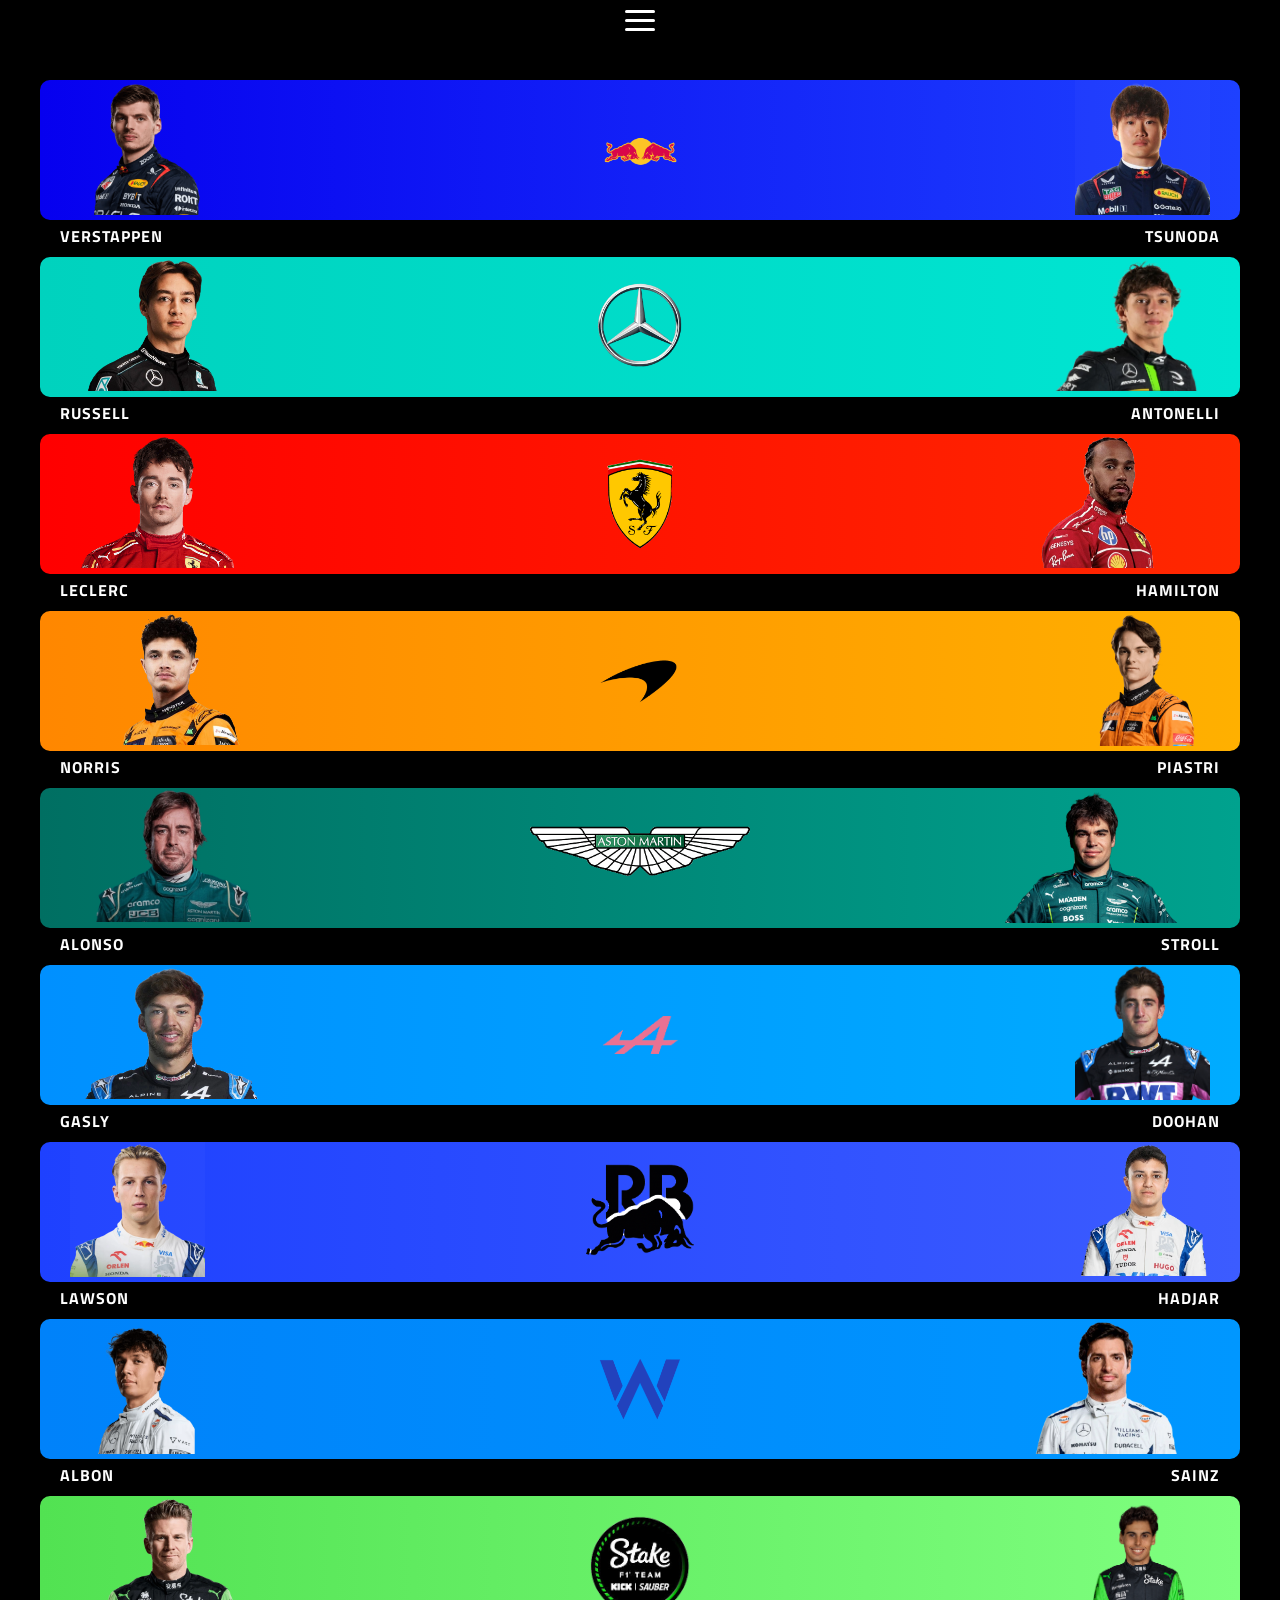
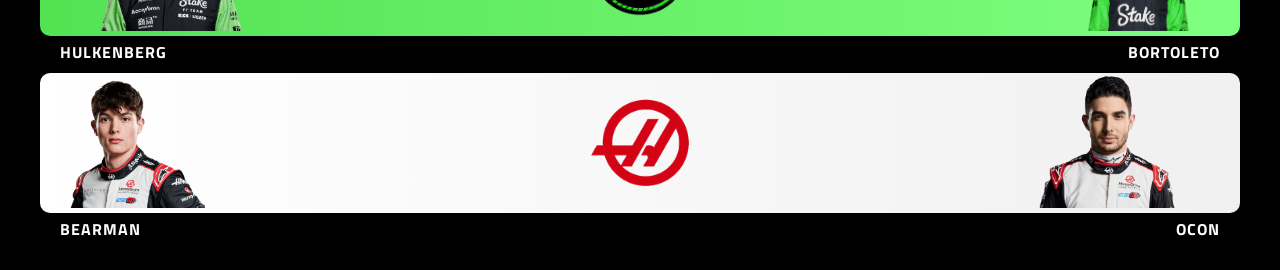
==== index.html @ e14951c4 "Cambios de pilotos Tsunoda por Lawson" ====
<!DOCTYPE html>
<html lang="es">
<head>
    <meta charset="UTF-8">
    <meta name="viewport" content="width=device-width, initial-scale=1.0">
    <title>F1 Teams Layout</title>
    <link rel="stylesheet" href="css/styles.css">
    <link rel="stylesheet" href="https://cdnjs.cloudflare.com/ajax/libs/font-awesome/6.0.0/css/all.min.css">
    <link rel="stylesheet" href="https://fonts.googleapis.com/css2?family=Titillium+Web:wght@400;600;700&display=swap">
</head>
<body>
    <!-- Menú hamburguesa -->
    <div class="menu-container">
        <div class="hamburger-menu">
            <div class="hamburger-icon" id="hamburger-btn">
                <div class="bar"></div>
                <div class="bar"></div>
                <div class="bar"></div>
            </div>
            <div class="menu-items">
                <a href="https://f1-dash.com/dashboard" target="_blank" class="menu-btn">VIVO</a>
                <a href="calendario.html" class="menu-btn">CALENDARIO</a>
                <a href="pilotos.html" class="menu-btn">MUNDIAL DE PILOTOS</a>
                <a href="constructores.html" class="menu-btn">MUNDIAL DE CONSTRUCTORES</a>
                <a href="https://www.f1-tempo.com/" target="_blank" class="menu-btn">TELEMETRÍA</a>
                <a href="https://simulador-f1.onrender.com/" class="menu-btn">SIMULADOR</a>
            </div>
        </div>
    </div>

    <div class="container">
        <!-- Red Bull -->
        <div class="team-section">
            <div class="team-row red-bull">
                <div class="driver driver-left">
                    <a href="https://www.formula1.com/en/drivers/max-verstappen.html" class="driver-link">
                        <img src="images/drivers/verstappen.png" alt="Verstappen" class="driver-image">
                    </a>
                </div>
                <div class="team-logo">
                    <a href="https://www.formula1.com/en/teams/red-bull-racing" class="logo-link">
                        <img src="images/logos/redbull.png" alt="Red Bull Racing" class="logo-image">
                    </a>
                </div>
                <div class="driver driver-right">
                    <a href="https://www.formula1.com/en/drivers/yuki-tsunoda" class="driver-link">
                        <img src="images/drivers/tsunoda.png" alt="Tsunoda" class="driver-image">
                    </a>
                </div>
            </div>
            <div class="names-row">
                <div class="name-left">VERSTAPPEN</div>
                <div class="name-right">TSUNODA</div>
            </div>
        </div>
        
        <!-- Mercedes -->
        <div class="team-section">
            <div class="team-row mercedes">
                <div class="driver driver-left">
                    <a href="https://www.formula1.com/en/drivers/george-russell.html" class="driver-link">
                        <img src="images/drivers/russell.png" alt="Russell" class="driver-image">
                    </a>
                </div>
                <div class="team-logo">
                    <a href="https://www.formula1.com/en/teams/mercedes" class="logo-link">
                        <img src="images/logos/mercedes.png" alt="Mercedes" class="logo-image">
                    </a>
                </div>
                <div class="driver driver-right">
                    <a href="https://www.formula1.com/en/drivers/kimi-antonelli" class="driver-link">
                        <img src="images/drivers/antonelli.png" alt="Antonelli" class="driver-image">
                    </a>
                </div>
            </div>
            <div class="names-row">
                <div class="name-left">RUSSELL</div>
                <div class="name-right">ANTONELLI</div>
            </div>
        </div>
        
        <!-- Ferrari -->
        <div class="team-section">
            <div class="team-row ferrari">
                <div class="driver driver-left">
                    <a href="https://www.formula1.com/en/drivers/charles-leclerc.html" class="driver-link">
                        <img src="images/drivers/leclerc.png" alt="Leclerc" class="driver-image">
                    </a>
                </div>
                <div class="team-logo">
                    <a href="https://www.formula1.com/en/teams/ferrari" class="logo-link">
                        <img src="images/logos/ferrari.png" alt="Ferrari" class="logo-image">
                    </a>
                </div>
                <div class="driver driver-right">
                    <a href="https://www.formula1.com/en/drivers/lewis-hamilton.html" class="driver-link">
                        <img src="images/drivers/hamilton.png" alt="Hamilton" class="driver-image">
                    </a>
                </div>
            </div>
            <div class="names-row">
                <div class="name-left">LECLERC</div>
                <div class="name-right">HAMILTON</div>
            </div>
        </div>
        
        <!-- McLaren -->
        <div class="team-section">
            <div class="team-row mclaren">
                <div class="driver driver-left">
                    <a href="https://www.formula1.com/en/drivers/lando-norris.html" class="driver-link">
                        <img src="images/drivers/norris.png" alt="Norris" class="driver-image">
                    </a>
                </div>
                <div class="team-logo">
                    <a href="https://www.formula1.com/en/teams/mclaren" class="logo-link">
                        <img src="images/logos/mclaren.png" alt="McLaren" class="logo-image">
                    </a>
                </div>
                <div class="driver driver-right">
                    <a href="https://www.formula1.com/en/drivers/oscar-piastri.html" class="driver-link">
                        <img src="images/drivers/piastri.png" alt="Piastri" class="driver-image">
                    </a>
                </div>
            </div>
            <div class="names-row">
                <div class="name-left">NORRIS</div>
                <div class="name-right">PIASTRI</div>
            </div>
        </div>
        
        <!-- Aston Martin -->
        <div class="team-section">
            <div class="team-row aston-martin">
                <div class="driver driver-left">
                    <a href="https://www.formula1.com/en/drivers/fernando-alonso.html" class="driver-link">
                        <img src="images/drivers/alonso.png" alt="Alonso" class="driver-image">
                    </a>
                </div>
                <div class="team-logo">
                    <a href="https://www.formula1.com/en/teams/aston-martin" class="logo-link">
                        <img src="images/logos/aston-martin.png" alt="Aston Martin" class="logo-image">
                    </a>
                </div>
                <div class="driver driver-right">
                    <a href="https://www.formula1.com/en/drivers/lance-stroll.html" class="driver-link">
                        <img src="images/drivers/stroll.png" alt="Stroll" class="driver-image">
                    </a>
                </div>
            </div>
            <div class="names-row">
                <div class="name-left">ALONSO</div>
                <div class="name-right">STROLL</div>
            </div>
        </div>
        
        <!-- Alpine -->
        <div class="team-section">
            <div class="team-row alpine">
                <div class="driver driver-left">
                    <a href="https://www.formula1.com/en/drivers/pierre-gasly.html" class="driver-link">
                        <img src="images/drivers/gasly.png" alt="Gasly" class="driver-image">
                    </a>
                </div>
                <div class="team-logo">
                    <a href="https://www.formula1.com/en/teams/alpine" class="logo-link">
                        <img src="images/logos/alpine.png" alt="Alpine" class="logo-image">
                    </a>
                </div>
                <div class="driver driver-right">
                    <a href="https://www.formula1.com/en/drivers/jack-doohan.html" class="driver-link">
                        <img src="images/drivers/doohan.png" alt="Doohan" class="driver-image">
                    </a>
                </div>
            </div>
            <div class="names-row">
                <div class="name-left">GASLY</div>
                <div class="name-right">DOOHAN</div>
            </div>
        </div>
        
        <!-- RB -->
        <div class="team-section">
            <div class="team-row rb">
                <div class="driver driver-left">
                    <a href="https://www.formula1.com/en/drivers/liam-lawson.html" class="driver-link">
                        <img src="images/drivers/lawson.png" alt="Lawson" class="driver-image">
                    </a>
                </div>
                <div class="team-logo">
                    <a href="https://www.formula1.com/en/teams/racing-bulls" class="logo-link">
                        <img src="images/logos/rb.png" alt="RB" class="logo-image">
                    </a>
                </div>
                <div class="driver driver-right">
                    <a href="https://www.formula1.com/en/drivers/isack-hadjar.html" class="driver-link">
                        <img src="images/drivers/hadjar.png" alt="Hadjar" class="driver-image">
                    </a>
                </div>
            </div>
            <div class="names-row">
                <div class="name-left">LAWSON</div>
                <div class="name-right">HADJAR</div>
            </div>
        </div>
        
        <!-- Williams -->
        <div class="team-section">
            <div class="team-row williams">
                <div class="driver driver-left">
                    <a href="https://www.formula1.com/en/drivers/alexander-albon.html" class="driver-link">
                        <img src="images/drivers/albon.png" alt="Albon" class="driver-image">
                    </a>
                </div>
                <div class="team-logo">
                    <a href="https://www.formula1.com/en/teams/williams" class="logo-link">
                        <img src="images/logos/williams.png" alt="Williams" class="logo-image">
                    </a>
                </div>
                <div class="driver driver-right">
                    <a href="https://www.formula1.com/en/drivers/carlos-sainz.html" class="driver-link">
                        <img src="images/drivers/sainz.png" alt="Sainz" class="driver-image">
                    </a>
                </div>
            </div>
            <div class="names-row">
                <div class="name-left">ALBON</div>
                <div class="name-right">SAINZ</div>
            </div>
        </div>
        
        <!-- Stake -->
        <div class="team-section">
            <div class="team-row stake">
                <div class="driver driver-left">
                    <a href="https://www.formula1.com/en/drivers/nico-hulkenberg.html" class="driver-link">
                        <img src="images/drivers/hulkenberg.png" alt="Hulkenberg" class="driver-image">
                    </a>
                </div>
                <div class="team-logo">
                    <a href="https://www.formula1.com/en/teams/kick-sauber" class="logo-link">
                        <img src="images/logos/stake.png" alt="Stake" class="logo-image">
                    </a>
                </div>
                <div class="driver driver-right">
                    <a href="https://www.formula1.com/en/drivers/gabriel-bortoleto.html" class="driver-link">
                        <img src="images/drivers/bortoleto.png" alt="Bortoleto" class="driver-image">
                    </a>
                </div>
            </div>
            <div class="names-row">
                <div class="name-left">HULKENBERG</div>
                <div class="name-right">BORTOLETO</div>
            </div>
        </div>
        
        <!-- Haas -->
        <div class="team-section">
            <div class="team-row haas">
                <div class="driver driver-left">
                    <a href="https://www.formula1.com/en/drivers/oliver-bearman.html" class="driver-link">
                        <img src="images/drivers/bearman.png" alt="Bearman" class="driver-image">
                    </a>
                </div>
                <div class="team-logo">
                    <a href="https://www.formula1.com/en/teams/haas" class="logo-link">
                        <img src="images/logos/haas.png" alt="Haas" class="logo-image">
                    </a>
                </div>
                <div class="driver driver-right">
                    <a href="https://www.formula1.com/en/drivers/esteban-ocon.html" class="driver-link">
                        <img src="images/drivers/ocon.png" alt="Ocon" class="driver-image">
                    </a>
                </div>
            </div>
            <div class="names-row">
                <div class="name-left">BEARMAN</div>
                <div class="name-right">OCON</div>
            </div>
        </div>
    </div>

    <script src="js/script.js"></script>
</body>
</html>
---- css/styles.css ----
* {
    margin: 0;
    padding: 0;
    box-sizing: border-box;
    font-family: 'Titillium Web', Arial, sans-serif;
}

body {
    background-color: #000000;
}

.container {
    max-width: 1200px;
    margin: 0 auto;
    padding: 20px 0;
}

/* Menú hamburguesa */
.menu-container {
    position: fixed;
    top: 0;
    left: 0;
    width: 100%;
    z-index: 1000;
    background-color: rgba(0, 0, 0, 0.85);
    padding: 10px 0;
    display: flex;
    justify-content: center;
}

.hamburger-menu {
    display: flex;
    flex-direction: column;
    align-items: center;
    position: relative;
    opacity: 0;
    transform: translateY(-10px);
    transition: opacity 0.5s ease, transform 0.5s ease;
}

.hamburger-icon {
    display: flex;
    flex-direction: column;
    justify-content: space-between;
    width: 30px;
    height: 21px;
    cursor: pointer;
    margin-bottom: 10px;
    transition: transform 0.3s ease;
}

.hamburger-icon .bar {
    width: 100%;
    height: 3px;
    background-color: white;
    border-radius: 3px;
    transition: transform 0.3s ease, opacity 0.3s ease;
}

.hamburger-icon.active {
    transform: translateX(0);
}

.hamburger-icon.active .bar:nth-child(1) {
    transform: rotate(45deg) translate(5px, 5px);
}

.hamburger-icon.active .bar:nth-child(2) {
    opacity: 0;
}

.hamburger-icon.active .bar:nth-child(3) {
    transform: rotate(-45deg) translate(7px, -6px);
}

.menu-items {
    display: flex;
    position: absolute;
    top: 0;
    left: 0;
    opacity: 0;
    visibility: hidden;
    transition: all 0.3s ease;
    justify-content: center;
    align-items: center;
    width: 100%;
    padding: 0 20px;
}

.menu-items.active {
    opacity: 1;
    visibility: visible;
    transform: translateX(0);
}

.menu-btn {
    display: inline-block;
    padding: 10px 15px;
    background: linear-gradient(to right, #d32f2f, #b71c1c);
    color: white;
    text-decoration: none;
    font-weight: bold;
    border-radius: 5px;
    margin: 0 5px;
    text-transform: uppercase;
    font-size: 14px;
    letter-spacing: 1px;
    transition: transform 0.3s ease, box-shadow 0.3s ease;
    box-shadow: 0 4px 6px rgba(0, 0, 0, 0.2);
    min-width: 120px;
    text-align: center;
    white-space: normal;
    height: auto;
    display: flex;
    align-items: center;
    justify-content: center;
}

.menu-btn:hover {
    transform: translateY(-3px);
    box-shadow: 0 6px 12px rgba(178, 34, 34, 0.3);
    background: linear-gradient(to right, #c62828, #8e0000);
}

/* Set all buttons to use the same elegant red gradient */
.menu-btn:nth-child(1),
.menu-btn:nth-child(2),
.menu-btn:nth-child(3),
.menu-btn:nth-child(4),
.menu-btn:nth-child(5) {
    background: linear-gradient(to right, #d32f2f, #b71c1c);
}

/* Estructura principal */
.team-section {
    margin-bottom: 6px;
    opacity: 0;
    transform: translateY(20px);
    transition: opacity 0.5s ease, transform 0.5s ease;
}

.team-row {
    display: flex;
    position: relative;
    height: 140px;
    border-radius: 10px;
    overflow: hidden;
    box-shadow: 0 4px 12px rgba(0, 0, 0, 0.5);
    transition: transform 0.3s ease, box-shadow 0.3s ease;
}

.names-row {
    display: flex;
    justify-content: space-between;
    background-color: #000000;
    height: 30px;
    padding: 0 20px;
    align-items: center;
    margin-top: 1px;
    margin-bottom: 5px;
}

/* Espacio para logos */
.team-logo {
    position: absolute;
    left: 50%;
    top: 50%;
    transform: translate(-50%, -50%);
    width: 220px;
    height: 100px;
    display: flex;
    justify-content: center;
    align-items: center;
    z-index: 2;
}

.logo-link {
    display: block;
    width: 100%;
    height: 100%;
    display: flex;
    justify-content: center;
    align-items: center;
    transition: transform 0.3s ease;
}

.logo-link:hover {
    transform: scale(1.1);
}

.logo-image {
    max-width: 100%;
    max-height: 100%;
    object-fit: contain;
}

/* Espacio para pilotos */
.driver {
    position: relative;
    width: 50%;
    height: 100%;
    display: flex;
    align-items: center;
}

.driver-left {
    justify-content: flex-start;
    padding-left: 30px;
}

.driver-right {
    justify-content: flex-end;
    padding-right: 30px;
}

.driver-link {
    cursor: pointer;
    transition: transform 0.3s ease;
    display: block;
}

.driver-link:hover {
    transform: scale(1.05);
}

.driver-image {
    max-height: 135px;
    width: auto;
    object-fit: contain;
}

/* Nombres de pilotos */
.name-left, .name-right {
    color: white;
    font-weight: bold;
    font-size: 16px;
    letter-spacing: 1px;
}

/* Colores vibrantes para equipos según imágenes */
.red-bull {
    background-color: #0600EF;
    background: linear-gradient(90deg, #0600EF 0%, #1E41FF 100%);
}

.mercedes {
    background-color: #00D2BE;
    background: linear-gradient(90deg, #00D2BE 0%, #00E6D3 100%);
}

.ferrari {
    background-color: #FF0000;
    background: linear-gradient(90deg, #FF0000 0%, #FF2800 100%);
}

.mclaren {
    background-color: #FF8700;
    background: linear-gradient(90deg, #FF8700 0%, #FFB000 100%);
}

.aston-martin {
    background-color: #006F62;
    background: linear-gradient(90deg, #006F62 0%, #00A28E 100%);
}

.alpine {
    background-color: #0090FF;
    background: linear-gradient(90deg, #0090FF 0%, #00ACFF 100%);
}

.rb {
    background-color: #1E41FF;
    background: linear-gradient(90deg, #1E41FF 0%, #3C5CFF 100%);
}

.williams {
    background-color: #0082FA;
    background: linear-gradient(90deg, #0082FA 0%, #0097FF 100%);
}

.stake {
    background-color: #52E252;
    background: linear-gradient(90deg, #52E252 0%, #7FFF7F 100%);
}

.haas {
    background-color: #FFFFFF;
    background: linear-gradient(90deg, #FFFFFF 0%, #F0F0F0 100%);
}

/* Para el equipo Haas, que tiene fondo blanco */
.haas + .names-row .name-left,
.haas + .names-row .name-right {
    color: white;
}

/* Ajuste para dar espacio al menú fijo */
.container {
    margin-top: 60px;
}

/* Responsive */
@media (max-width: 992px) {
    .team-row {
        height: 120px;
    }
    
    .driver-left {
        padding-left: 20px;
    }
    
    .driver-right {
        padding-right: 20px;
    }
    
    .driver-image {
        max-height: 115px;
    }
    
    .team-logo {
        width: 180px;
        height: 80px;
    }
    
    .names-row {
        padding: 0 15px;
    }
    
    .name-left, .name-right {
        font-size: 14px;
    }
    
    /* Ajustes responsive para el menú */
    .menu-items {
        flex-wrap: wrap;
        justify-content: center;
        width: 100%;
        top: 40px;
    }
    
    .menu-btn {
        margin: 5px;
        font-size: 12px;
        padding: 8px 12px;
        min-width: 110px;
    }
}

@media (max-width: 768px) {
    .team-row {
        height: 100px;
    }
    
    .driver-left {
        padding-left: 15px;
    }
    
    .driver-right {
        padding-right: 15px;
    }
    
    .driver-image {
        max-height: 95px;
    }
    
    .team-logo {
        width: 140px;
        height: 70px;
    }
    
    .name-left, .name-right {
        font-size: 12px;
    }
    
    /* Ajustes responsive para el menú */
    .menu-items {
        flex-direction: column;
        align-items: center;
        position: fixed;
        top: 50px;
        left: 0;
        width: 100%;
        background-color: rgba(0, 0, 0, 0.9);
        padding: 10px 0;
    }
    
    .menu-btn {
        width: 90%;
        text-align: center;
        margin: 5px 0;
        min-height: 40px;
        font-size: 11px;
    }
}

@media (max-width: 576px) {
    .team-row {
        height: 80px;
    }
    
    .driver-left {
        padding-left: 10px;
    }
    
    .driver-right {
        padding-right: 10px;
    }
    
    .driver-image {
        max-height: 75px;
    }
    
    .team-logo {
        width: 100px;
        height: 50px;
    }
    
    .names-row {
        height: 25px;
    }
    
    .name-left, .name-right {
        font-size: 10px;
    }
    
    /* Further mobile optimization for menu buttons */
    .menu-btn {
        padding: 8px 10px;
        font-size: 10px;
        width: 85%;
        min-height: 36px;
    }
}
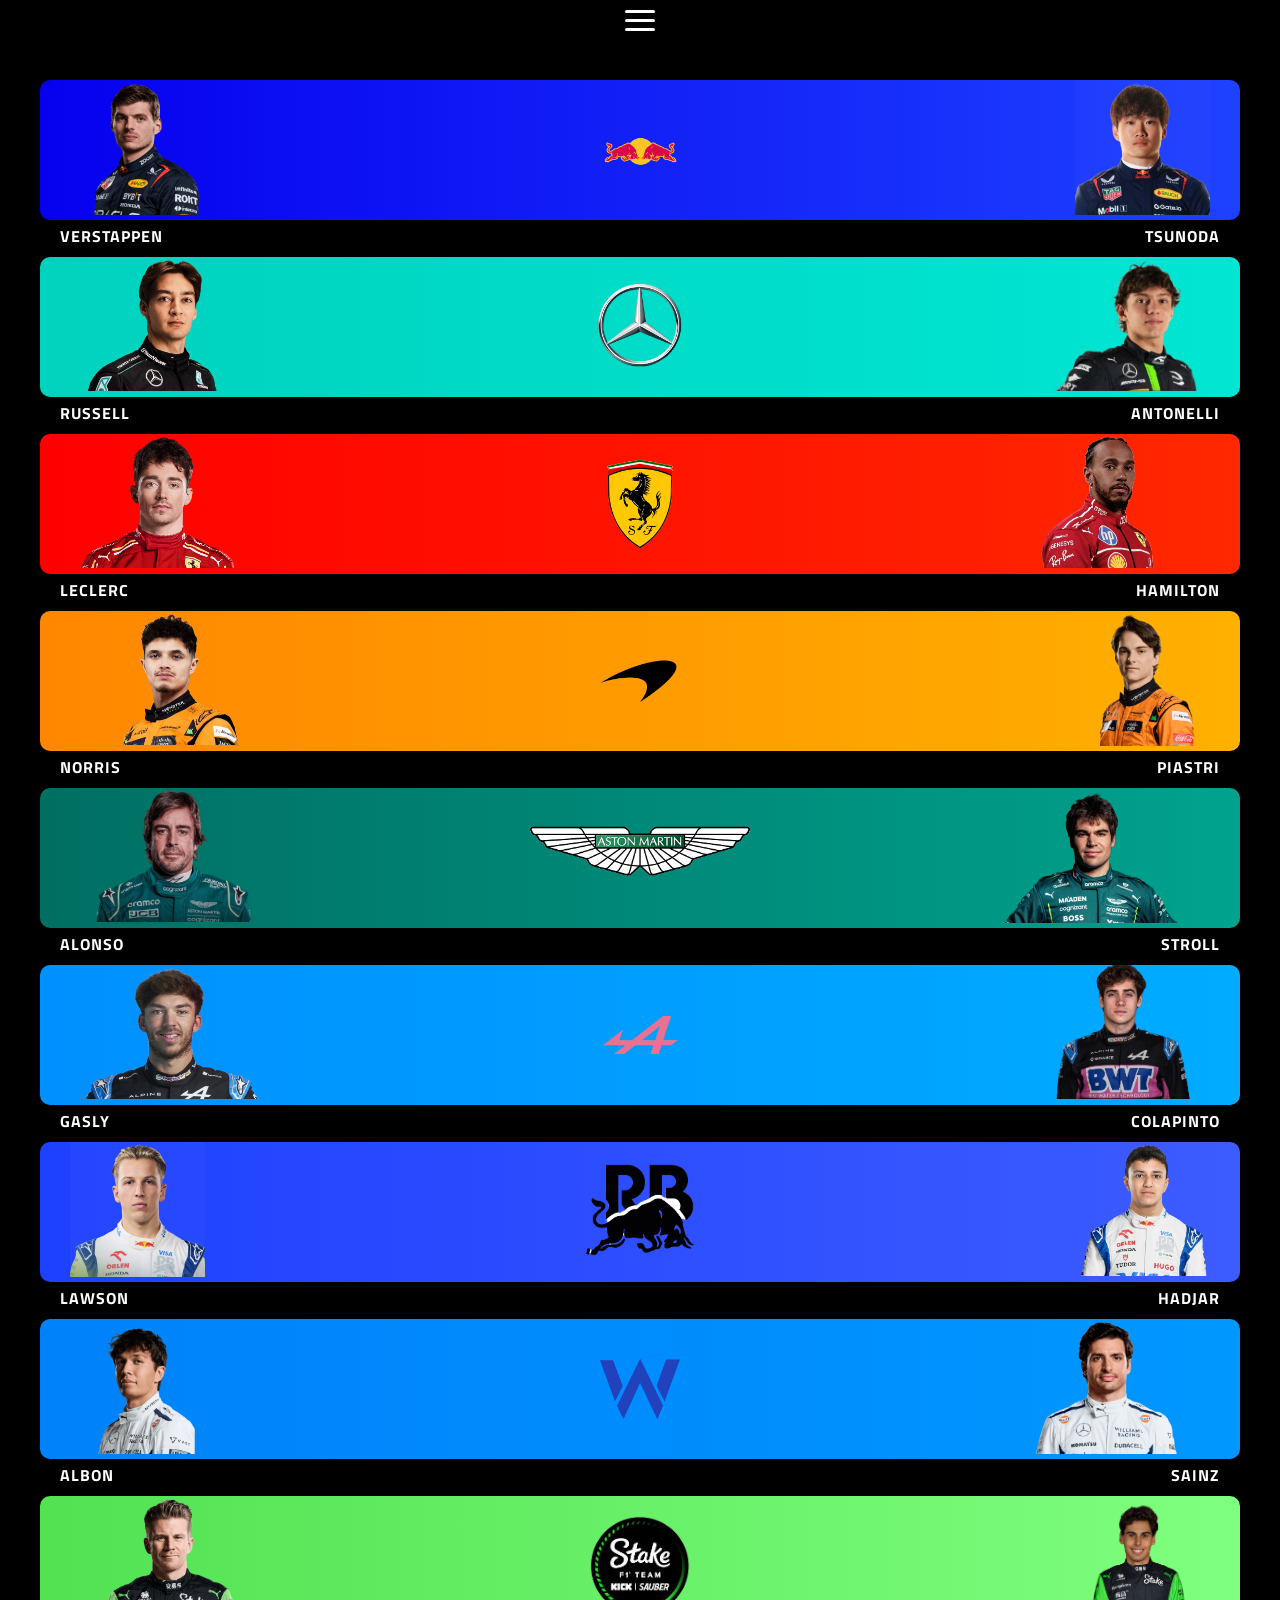
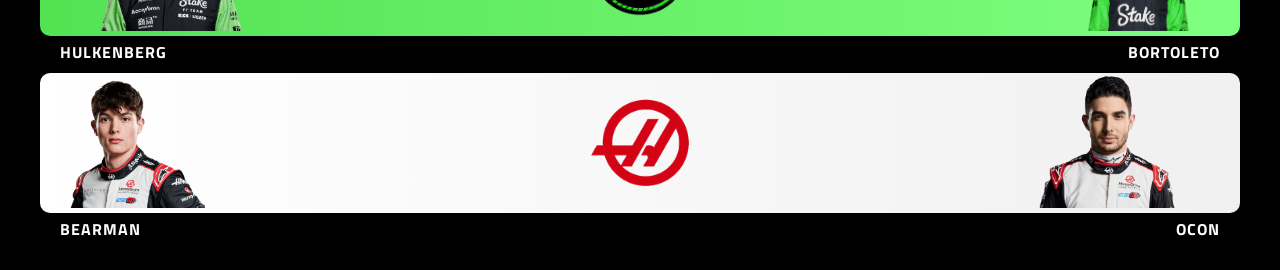
==== commit b6f2d542: "Actializacion for Italia" ====
--- a/index.html
+++ b/index.html
@@ -168,14 +168,14 @@
                     </a>
                 </div>
                 <div class="driver driver-right">
-                    <a href="https://www.formula1.com/en/drivers/jack-doohan.html" class="driver-link">
-                        <img src="images/drivers/doohan.png" alt="Doohan" class="driver-image">
+                    <a href="https://www.formula1.com/en/drivers/franco-colapinto.html" class="driver-link">
+                        <img src="images/drivers/colapinto.png" alt="Colapinto" class="driver-image">
                     </a>
                 </div>
             </div>
             <div class="names-row">
                 <div class="name-left">GASLY</div>
-                <div class="name-right">DOOHAN</div>
+                <div class="name-right">COLAPINTO</div>
             </div>
         </div>
         
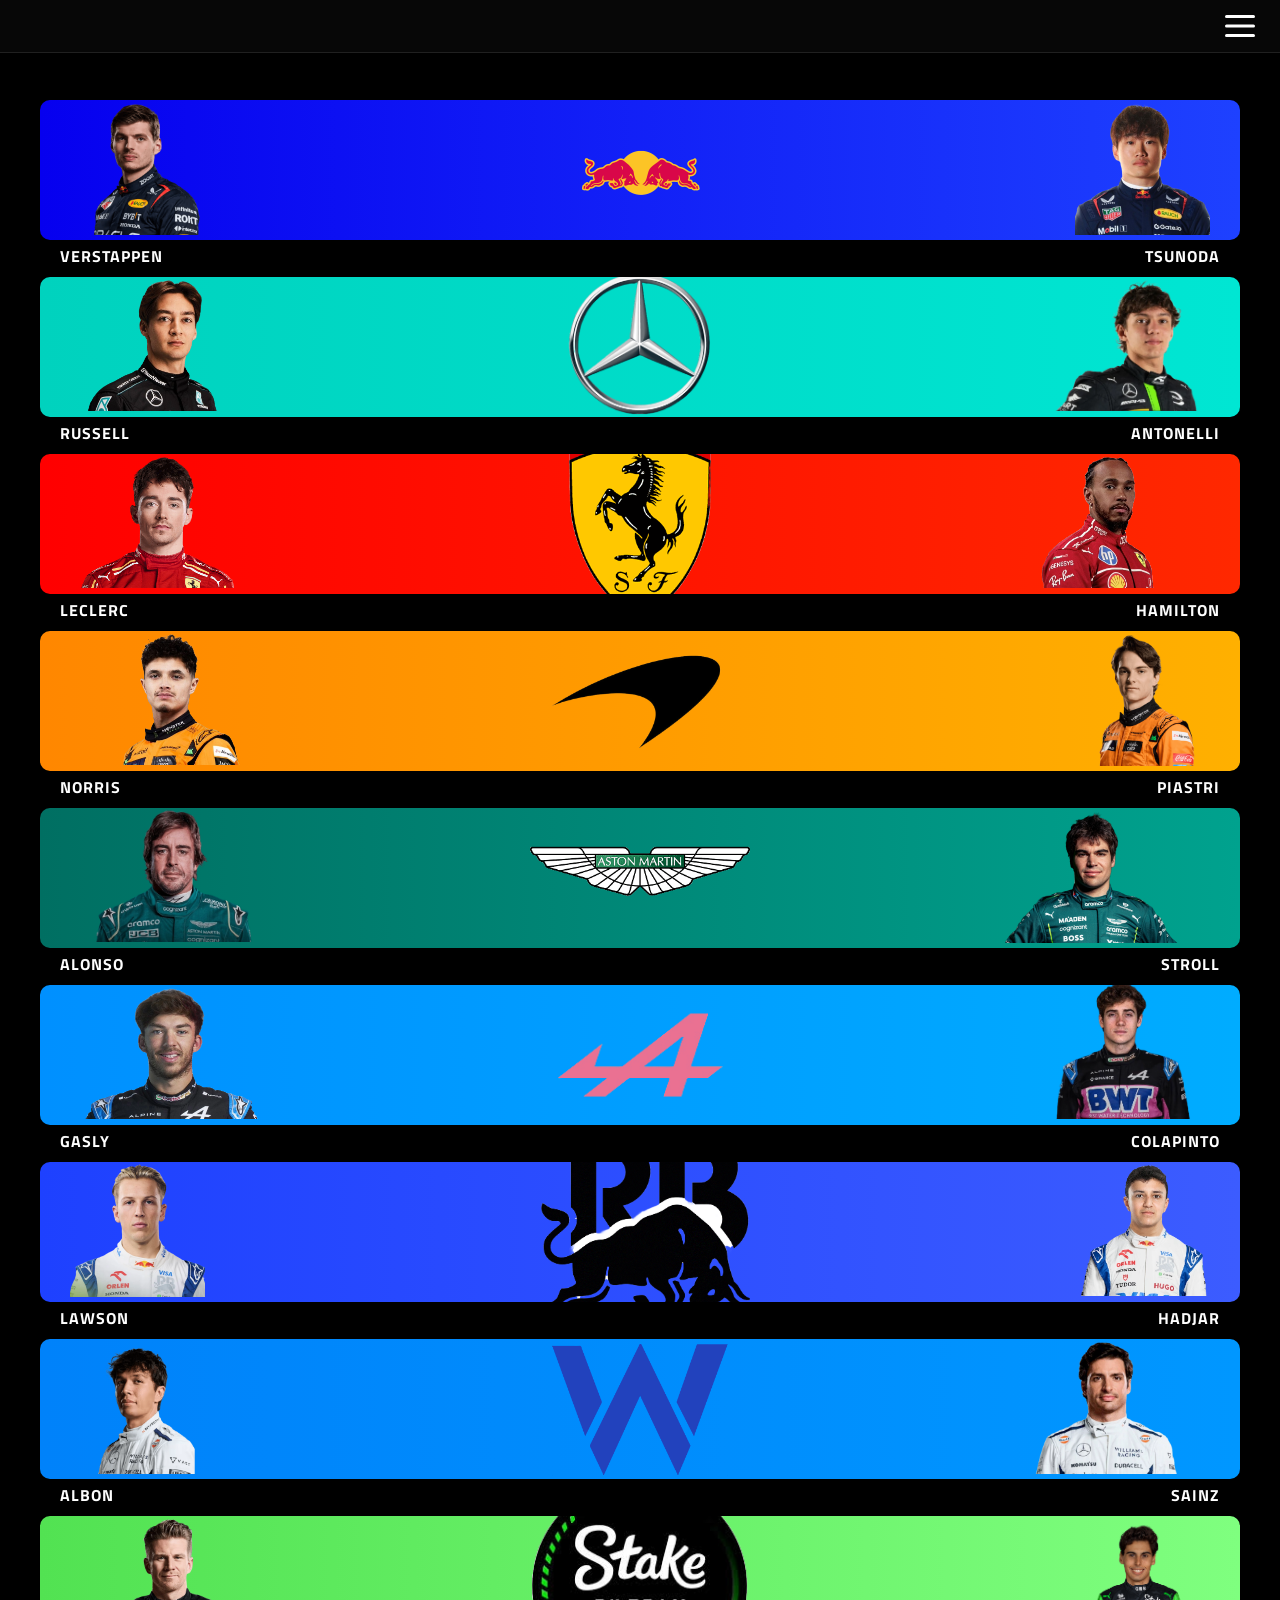
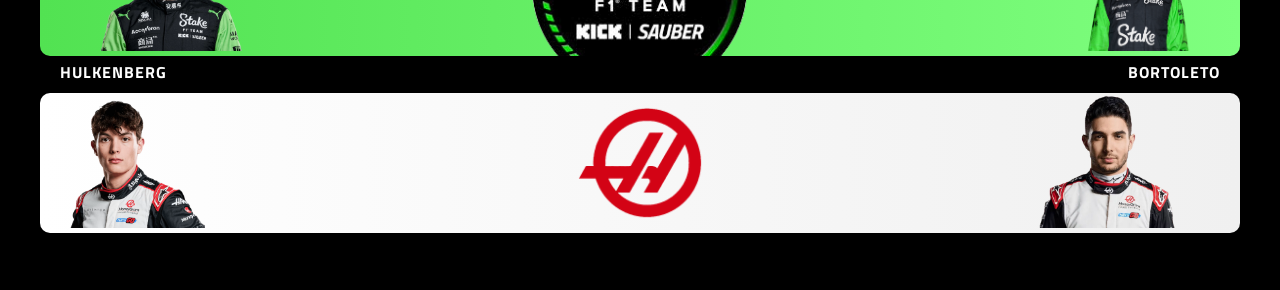
==== commit 6f38d140: "actualizacion y reestructuracion" ====
--- a/index.html
+++ b/index.html
@@ -20,10 +20,13 @@
             <div class="menu-items">
                 <a href="https://f1-dash.com/dashboard" target="_blank" class="menu-btn">VIVO</a>
                 <a href="calendario.html" class="menu-btn">CALENDARIO</a>
+                <a href="calendar.html" class="menu-btn">CALENDAR</a>
                 <a href="pilotos.html" class="menu-btn">MUNDIAL DE PILOTOS</a>
                 <a href="constructores.html" class="menu-btn">MUNDIAL DE CONSTRUCTORES</a>
+                <a href="campeones.html" class="menu-btn">CAMPEONES</a>
                 <a href="https://www.f1-tempo.com/" target="_blank" class="menu-btn">TELEMETRÍA</a>
                 <a href="https://simulador-f1.onrender.com/" class="menu-btn">SIMULADOR</a>
+                <a href="motores.html" class="menu-btn">MOTORES</a>
             </div>
         </div>
     </div>
--- a/css/styles.css
+++ b/css/styles.css
@@ -1,3 +1,7 @@
+/* ======================================================================== */
+/* ===== REEMPLAZA TODO TU ARCHIVO CSS/STYLES.CSS CON ESTE CÓDIGO ===== */
+/* ======================================================================== */
+
 * {
     margin: 0;
     padding: 0;
@@ -7,427 +11,167 @@
 
 body {
     background-color: #000000;
+    /* QUITADO: Se elimina el padding-top global para no afectar a todas las páginas */
 }
 
 .container {
     max-width: 1200px;
     margin: 0 auto;
     padding: 20px 0;
+    margin-top: 80px; /* RESTAURADO: El espaciado para la página de equipos */
 }
 
-/* Menú hamburguesa */
+/* --- MENÚ - BARRA SUPERIOR FIJA --- */
 .menu-container {
     position: fixed;
     top: 0;
     left: 0;
     width: 100%;
     z-index: 1000;
-    background-color: rgba(0, 0, 0, 0.85);
-    padding: 10px 0;
+    padding: 15px 25px;
     display: flex;
-    justify-content: center;
+    justify-content: flex-end; /* Alinear siempre el icono a la derecha */
+    align-items: center;
+    background-color: rgba(10, 10, 10, 0.7);
+    backdrop-filter: blur(8px);
+    border-bottom: 1px solid rgba(255, 255, 255, 0.1);
 }
 
-.hamburger-menu {
+/* --- ICONO HAMBURGUESA (SIEMPRE VISIBLE) --- */
+.hamburger-icon {
+    display: block;
+    width: 30px;
+    height: 22px;
+    position: relative;
+    cursor: pointer;
+    z-index: 1002;
+}
+.hamburger-icon .bar {
+    display: block; width: 100%; height: 3px;
+    background-color: white; border-radius: 3px; position: absolute;
+    transition: all 0.3s ease-in-out;
+}
+.hamburger-icon .bar:nth-child(1) { top: 0; }
+.hamburger-icon .bar:nth-child(2) { top: 50%; transform: translateY(-50%); }
+.hamburger-icon .bar:nth-child(3) { top: 100%; transform: translateY(-100%); }
+
+/* Animación del icono a "X" */
+.hamburger-icon.active .bar:nth-child(1) { top: 50%; transform: translateY(-50%) rotate(45deg); }
+.hamburger-icon.active .bar:nth-child(2) { opacity: 0; }
+.hamburger-icon.active .bar:nth-child(3) { top: 50%; transform: translateY(-50%) rotate(-45deg); }
+
+/* --- MENÚ OVERLAY A PANTALLA COMPLETA --- */
+.menu-items {
+    position: fixed;
+    top: 0;
+    left: 0;
+    width: 100vw;
+    height: 100vh;
+    background-color: rgba(0, 0, 0, 0.95);
     display: flex;
     flex-direction: column;
+    justify-content: center;
     align-items: center;
-    position: relative;
-    opacity: 0;
-    transform: translateY(-10px);
-    transition: opacity 0.5s ease, transform 0.5s ease;
-}
-
-.hamburger-icon {
-    display: flex;
-    flex-direction: column;
-    justify-content: space-between;
-    width: 30px;
-    height: 21px;
-    cursor: pointer;
-    margin-bottom: 10px;
-    transition: transform 0.3s ease;
-}
-
-.hamburger-icon .bar {
-    width: 100%;
-    height: 3px;
-    background-color: white;
-    border-radius: 3px;
-    transition: transform 0.3s ease, opacity 0.3s ease;
-}
-
-.hamburger-icon.active {
-    transform: translateX(0);
-}
-
-.hamburger-icon.active .bar:nth-child(1) {
-    transform: rotate(45deg) translate(5px, 5px);
-}
-
-.hamburger-icon.active .bar:nth-child(2) {
-    opacity: 0;
-}
-
-.hamburger-icon.active .bar:nth-child(3) {
-    transform: rotate(-45deg) translate(7px, -6px);
-}
-
-.menu-items {
-    display: flex;
-    position: absolute;
-    top: 0;
-    left: 0;
+    gap: 25px;
     opacity: 0;
     visibility: hidden;
-    transition: all 0.3s ease;
-    justify-content: center;
-    align-items: center;
-    width: 100%;
-    padding: 0 20px;
+    transform: scale(1.1);
+    transition: opacity 0.3s ease, visibility 0s 0.3s, transform 0.3s ease;
 }
 
 .menu-items.active {
     opacity: 1;
     visibility: visible;
-    transform: translateX(0);
+    transform: scale(1);
+    transition: opacity 0.3s ease, visibility 0s 0s, transform 0.3s ease;
 }
 
 .menu-btn {
-    display: inline-block;
-    padding: 10px 15px;
+    display: flex;
+    align-items: center;
+    justify-content: center;
+    padding: 16px;
     background: linear-gradient(to right, #d32f2f, #b71c1c);
     color: white;
     text-decoration: none;
-    font-weight: bold;
-    border-radius: 5px;
-    margin: 0 5px;
+    font-weight: 600;
+    border-radius: 6px;
     text-transform: uppercase;
-    font-size: 14px;
-    letter-spacing: 1px;
-    transition: transform 0.3s ease, box-shadow 0.3s ease;
-    box-shadow: 0 4px 6px rgba(0, 0, 0, 0.2);
-    min-width: 120px;
-    text-align: center;
-    white-space: normal;
-    height: auto;
-    display: flex;
-    align-items: center;
-    justify-content: center;
+    font-size: 1.2rem;
+    letter-spacing: 1.2px;
+    width: 85%;
+    max-width: 320px;
+    transition: transform 0.2s ease, box-shadow 0.2s ease;
+    box-shadow: 0 4px 6px rgba(0, 0, 0, 0.3);
+    transform: translateY(10px);
+    opacity: 0;
+}
+.menu-btn:hover {
+    transform: translateY(-3px) scale(1.02);
+    box-shadow: 0 6px 12px rgba(211, 47, 47, 0.3);
+}
+.menu-btn.active {
+    background: linear-gradient(to right, #ffd700, #ffc400);
+    color: #121212;
 }
 
-.menu-btn:hover {
-    transform: translateY(-3px);
-    box-shadow: 0 6px 12px rgba(178, 34, 34, 0.3);
-    background: linear-gradient(to right, #c62828, #8e0000);
+.menu-items.active .menu-btn {
+    transform: translateY(0);
+    opacity: 1;
+    transition: transform 0.3s ease, opacity 0.3s ease;
 }
+.menu-items.active .menu-btn:nth-child(1) { transition-delay: 0.1s; }
+.menu-items.active .menu-btn:nth-child(2) { transition-delay: 0.15s; }
+.menu-items.active .menu-btn:nth-child(3) { transition-delay: 0.2s; }
+.menu-items.active .menu-btn:nth-child(4) { transition-delay: 0.25s; }
+.menu-items.active .menu-btn:nth-child(5) { transition-delay: 0.3s; }
+.menu-items.active .menu-btn:nth-child(6) { transition-delay: 0.35s; }
 
-/* Set all buttons to use the same elegant red gradient */
-.menu-btn:nth-child(1),
-.menu-btn:nth-child(2),
-.menu-btn:nth-child(3),
-.menu-btn:nth-child(4),
-.menu-btn:nth-child(5) {
-    background: linear-gradient(to right, #d32f2f, #b71c1c);
-}
 
-/* Estructura principal */
-.team-section {
-    margin-bottom: 6px;
-    opacity: 0;
-    transform: translateY(20px);
-    transition: opacity 0.5s ease, transform 0.5s ease;
-}
+/* --- ESTRUCTURA PRINCIPAL DE EQUIPOS --- */
+.team-section { margin-bottom: 6px; }
+.team-row { display: flex; position: relative; height: 140px; border-radius: 10px; overflow: hidden; box-shadow: 0 4px 12px rgba(0, 0, 0, 0.5); }
+.names-row { display: flex; justify-content: space-between; background-color: #000000; height: 30px; padding: 0 20px; align-items: center; margin-top: 1px; margin-bottom: 5px; }
+.team-logo { position: absolute; left: 50%; top: 50%; transform: translate(-50%, -50%); width: 220px; height: 100px; display: flex; justify-content: center; align-items: center; z-index: 2; }
+.logo-link { display: flex; justify-content: center; align-items: center; transition: transform 0.3s ease; }
+.logo-link:hover { transform: scale(1.1); }
+.logo-image { max-width: 100%; max-height: 100%; object-fit: contain; }
+.driver { position: relative; width: 50%; height: 100%; display: flex; align-items: center; }
+.driver-left { justify-content: flex-start; padding-left: 30px; }
+.driver-right { justify-content: flex-end; padding-right: 30px; }
+.driver-link { transition: transform 0.3s ease; display: block; }
+.driver-link:hover { transform: scale(1.05); }
+.driver-image { max-height: 135px; width: auto; object-fit: contain; }
+.name-left, .name-right { color: white; font-weight: bold; font-size: 16px; letter-spacing: 1px; }
+.red-bull { background: linear-gradient(90deg, #0600EF 0%, #1E41FF 100%); }
+.mercedes { background: linear-gradient(90deg, #00D2BE 0%, #00E6D3 100%); }
+.ferrari { background: linear-gradient(90deg, #FF0000 0%, #FF2800 100%); }
+.mclaren { background: linear-gradient(90deg, #FF8700 0%, #FFB000 100%); }
+.aston-martin { background: linear-gradient(90deg, #006F62 0%, #00A28E 100%); }
+.alpine { background: linear-gradient(90deg, #0090FF 0%, #00ACFF 100%); }
+.rb { background: linear-gradient(90deg, #1E41FF 0%, #3C5CFF 100%); }
+.williams { background: linear-gradient(90deg, #0082FA 0%, #0097FF 100%); }
+.stake { background: linear-gradient(90deg, #52E252 0%, #7FFF7F 100%); }
+.haas { background: linear-gradient(90deg, #FFFFFF 0%, #F0F0F0 100%); }
+.haas + .names-row .name-left,
+.haas + .names-row .name-right { color: black; }
 
-.team-row {
-    display: flex;
-    position: relative;
-    height: 140px;
-    border-radius: 10px;
-    overflow: hidden;
-    box-shadow: 0 4px 12px rgba(0, 0, 0, 0.5);
-    transition: transform 0.3s ease, box-shadow 0.3s ease;
-}
 
-.names-row {
-    display: flex;
-    justify-content: space-between;
-    background-color: #000000;
-    height: 30px;
-    padding: 0 20px;
-    align-items: center;
-    margin-top: 1px;
-    margin-bottom: 5px;
-}
-
-/* Espacio para logos */
-.team-logo {
-    position: absolute;
-    left: 50%;
-    top: 50%;
-    transform: translate(-50%, -50%);
-    width: 220px;
-    height: 100px;
-    display: flex;
-    justify-content: center;
-    align-items: center;
-    z-index: 2;
-}
-
-.logo-link {
-    display: block;
-    width: 100%;
-    height: 100%;
-    display: flex;
-    justify-content: center;
-    align-items: center;
-    transition: transform 0.3s ease;
-}
-
-.logo-link:hover {
-    transform: scale(1.1);
-}
-
-.logo-image {
-    max-width: 100%;
-    max-height: 100%;
-    object-fit: contain;
-}
-
-/* Espacio para pilotos */
-.driver {
-    position: relative;
-    width: 50%;
-    height: 100%;
-    display: flex;
-    align-items: center;
-}
-
-.driver-left {
-    justify-content: flex-start;
-    padding-left: 30px;
-}
-
-.driver-right {
-    justify-content: flex-end;
-    padding-right: 30px;
-}
-
-.driver-link {
-    cursor: pointer;
-    transition: transform 0.3s ease;
-    display: block;
-}
-
-.driver-link:hover {
-    transform: scale(1.05);
-}
-
-.driver-image {
-    max-height: 135px;
-    width: auto;
-    object-fit: contain;
-}
-
-/* Nombres de pilotos */
-.name-left, .name-right {
-    color: white;
-    font-weight: bold;
-    font-size: 16px;
-    letter-spacing: 1px;
-}
-
-/* Colores vibrantes para equipos según imágenes */
-.red-bull {
-    background-color: #0600EF;
-    background: linear-gradient(90deg, #0600EF 0%, #1E41FF 100%);
-}
-
-.mercedes {
-    background-color: #00D2BE;
-    background: linear-gradient(90deg, #00D2BE 0%, #00E6D3 100%);
-}
-
-.ferrari {
-    background-color: #FF0000;
-    background: linear-gradient(90deg, #FF0000 0%, #FF2800 100%);
-}
-
-.mclaren {
-    background-color: #FF8700;
-    background: linear-gradient(90deg, #FF8700 0%, #FFB000 100%);
-}
-
-.aston-martin {
-    background-color: #006F62;
-    background: linear-gradient(90deg, #006F62 0%, #00A28E 100%);
-}
-
-.alpine {
-    background-color: #0090FF;
-    background: linear-gradient(90deg, #0090FF 0%, #00ACFF 100%);
-}
-
-.rb {
-    background-color: #1E41FF;
-    background: linear-gradient(90deg, #1E41FF 0%, #3C5CFF 100%);
-}
-
-.williams {
-    background-color: #0082FA;
-    background: linear-gradient(90deg, #0082FA 0%, #0097FF 100%);
-}
-
-.stake {
-    background-color: #52E252;
-    background: linear-gradient(90deg, #52E252 0%, #7FFF7F 100%);
-}
-
-.haas {
-    background-color: #FFFFFF;
-    background: linear-gradient(90deg, #FFFFFF 0%, #F0F0F0 100%);
-}
-
-/* Para el equipo Haas, que tiene fondo blanco */
-.haas + .names-row .name-left,
-.haas + .names-row .name-right {
-    color: white;
-}
-
-/* Ajuste para dar espacio al menú fijo */
-.container {
-    margin-top: 60px;
-}
-
-/* Responsive */
+/* --- AJUSTES RESPONSIVE --- */
 @media (max-width: 992px) {
-    .team-row {
-        height: 120px;
-    }
-    
-    .driver-left {
-        padding-left: 20px;
-    }
-    
-    .driver-right {
-        padding-right: 20px;
-    }
-    
-    .driver-image {
-        max-height: 115px;
-    }
-    
-    .team-logo {
-        width: 180px;
-        height: 80px;
-    }
-    
-    .names-row {
-        padding: 0 15px;
-    }
-    
-    .name-left, .name-right {
-        font-size: 14px;
-    }
-    
-    /* Ajustes responsive para el menú */
-    .menu-items {
-        flex-wrap: wrap;
-        justify-content: center;
-        width: 100%;
-        top: 40px;
-    }
-    
-    .menu-btn {
-        margin: 5px;
-        font-size: 12px;
-        padding: 8px 12px;
-        min-width: 110px;
-    }
-}
-
-@media (max-width: 768px) {
-    .team-row {
-        height: 100px;
-    }
-    
-    .driver-left {
-        padding-left: 15px;
-    }
-    
-    .driver-right {
-        padding-right: 15px;
-    }
-    
-    .driver-image {
-        max-height: 95px;
-    }
-    
-    .team-logo {
-        width: 140px;
-        height: 70px;
-    }
-    
-    .name-left, .name-right {
-        font-size: 12px;
-    }
-    
-    /* Ajustes responsive para el menú */
-    .menu-items {
-        flex-direction: column;
-        align-items: center;
-        position: fixed;
-        top: 50px;
-        left: 0;
-        width: 100%;
-        background-color: rgba(0, 0, 0, 0.9);
-        padding: 10px 0;
-    }
-    
-    .menu-btn {
-        width: 90%;
-        text-align: center;
-        margin: 5px 0;
-        min-height: 40px;
-        font-size: 11px;
-    }
+    .team-row { height: 120px; }
+    .driver-left, .driver-right { padding: 0 20px; }
+    .driver-image { max-height: 115px; }
+    .team-logo { width: 180px; height: 80px; }
+    .names-row { padding: 0 15px; }
+    .name-left, .name-right { font-size: 14px; }
 }
 
 @media (max-width: 576px) {
-    .team-row {
-        height: 80px;
-    }
-    
-    .driver-left {
-        padding-left: 10px;
-    }
-    
-    .driver-right {
-        padding-right: 10px;
-    }
-    
-    .driver-image {
-        max-height: 75px;
-    }
-    
-    .team-logo {
-        width: 100px;
-        height: 50px;
-    }
-    
-    .names-row {
-        height: 25px;
-    }
-    
-    .name-left, .name-right {
-        font-size: 10px;
-    }
-    
-    /* Further mobile optimization for menu buttons */
-    .menu-btn {
-        padding: 8px 10px;
-        font-size: 10px;
-        width: 85%;
-        min-height: 36px;
-    }
+    .team-row { height: 80px; }
+    .driver-left, .driver-right { padding: 0 10px; }
+    .driver-image { max-height: 75px; }
+    .team-logo { width: 100px; height: 50px; }
+    .names-row { height: 25px; }
+    .name-left, .name-right { font-size: 10px; }
 }
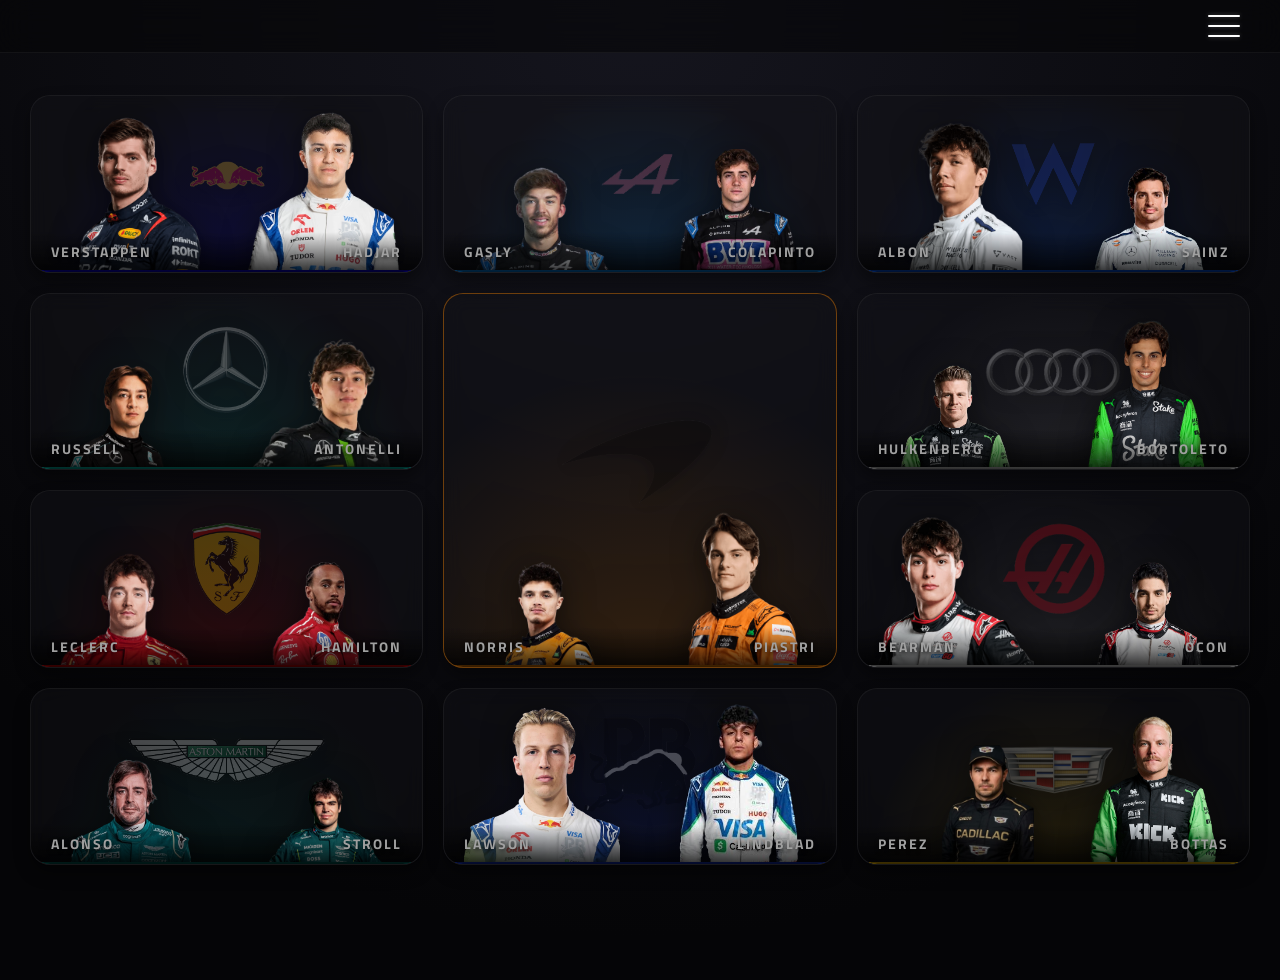
==== commit 1bc76fc7: "Primer Commit" ====
--- a/index.html
+++ b/index.html
@@ -1,13 +1,19 @@
 <!DOCTYPE html>
 <html lang="es">
+
 <head>
+    <!-- Configuración para evitar el cacheo y actualizar de inmediato -->
+    <meta http-equiv="Cache-Control" content="no-cache, no-store, must-revalidate">
+    <meta http-equiv="Pragma" content="no-cache">
+    <meta http-equiv="Expires" content="0">
     <meta charset="UTF-8">
     <meta name="viewport" content="width=device-width, initial-scale=1.0">
     <title>F1 Teams Layout</title>
-    <link rel="stylesheet" href="css/styles.css">
+    <link rel="stylesheet" href="css/styles.css?v=2">
     <link rel="stylesheet" href="https://cdnjs.cloudflare.com/ajax/libs/font-awesome/6.0.0/css/all.min.css">
     <link rel="stylesheet" href="https://fonts.googleapis.com/css2?family=Titillium+Web:wght@400;600;700&display=swap">
 </head>
+
 <body>
     <!-- Menú hamburguesa -->
     <div class="menu-container">
@@ -19,7 +25,6 @@
             </div>
             <div class="menu-items">
                 <a href="https://f1-dash.com/dashboard" target="_blank" class="menu-btn">VIVO</a>
-                <a href="calendario.html" class="menu-btn">CALENDARIO</a>
                 <a href="calendar.html" class="menu-btn">CALENDAR</a>
                 <a href="pilotos.html" class="menu-btn">MUNDIAL DE PILOTOS</a>
                 <a href="constructores.html" class="menu-btn">MUNDIAL DE CONSTRUCTORES</a>
@@ -33,7 +38,7 @@
 
     <div class="container">
         <!-- Red Bull -->
-        <div class="team-section">
+        <div class="team-section section-red-bull">
             <div class="team-row red-bull">
                 <div class="driver driver-left">
                     <a href="https://www.formula1.com/en/drivers/max-verstappen.html" class="driver-link">
@@ -46,19 +51,19 @@
                     </a>
                 </div>
                 <div class="driver driver-right">
-                    <a href="https://www.formula1.com/en/drivers/yuki-tsunoda" class="driver-link">
-                        <img src="images/drivers/tsunoda.png" alt="Tsunoda" class="driver-image">
+                    <a href="https://www.formula1.com/en/drivers/isack-hadjar" class="driver-link">
+                        <img src="images/drivers/hadjar.png" alt="Hadjar" class="driver-image">
                     </a>
                 </div>
             </div>
             <div class="names-row">
                 <div class="name-left">VERSTAPPEN</div>
-                <div class="name-right">TSUNODA</div>
-            </div>
-        </div>
-        
+                <div class="name-right">HADJAR</div>
+            </div>
+        </div>
+
         <!-- Mercedes -->
-        <div class="team-section">
+        <div class="team-section section-mercedes">
             <div class="team-row mercedes">
                 <div class="driver driver-left">
                     <a href="https://www.formula1.com/en/drivers/george-russell.html" class="driver-link">
@@ -81,9 +86,9 @@
                 <div class="name-right">ANTONELLI</div>
             </div>
         </div>
-        
+
         <!-- Ferrari -->
-        <div class="team-section">
+        <div class="team-section section-ferrari">
             <div class="team-row ferrari">
                 <div class="driver driver-left">
                     <a href="https://www.formula1.com/en/drivers/charles-leclerc.html" class="driver-link">
@@ -106,9 +111,9 @@
                 <div class="name-right">HAMILTON</div>
             </div>
         </div>
-        
+
         <!-- McLaren -->
-        <div class="team-section">
+        <div class="team-section section-mclaren">
             <div class="team-row mclaren">
                 <div class="driver driver-left">
                     <a href="https://www.formula1.com/en/drivers/lando-norris.html" class="driver-link">
@@ -131,9 +136,9 @@
                 <div class="name-right">PIASTRI</div>
             </div>
         </div>
-        
+
         <!-- Aston Martin -->
-        <div class="team-section">
+        <div class="team-section section-aston-martin">
             <div class="team-row aston-martin">
                 <div class="driver driver-left">
                     <a href="https://www.formula1.com/en/drivers/fernando-alonso.html" class="driver-link">
@@ -156,9 +161,9 @@
                 <div class="name-right">STROLL</div>
             </div>
         </div>
-        
+
         <!-- Alpine -->
-        <div class="team-section">
+        <div class="team-section section-alpine">
             <div class="team-row alpine">
                 <div class="driver driver-left">
                     <a href="https://www.formula1.com/en/drivers/pierre-gasly.html" class="driver-link">
@@ -181,9 +186,9 @@
                 <div class="name-right">COLAPINTO</div>
             </div>
         </div>
-        
+
         <!-- RB -->
-        <div class="team-section">
+        <div class="team-section section-rb">
             <div class="team-row rb">
                 <div class="driver driver-left">
                     <a href="https://www.formula1.com/en/drivers/liam-lawson.html" class="driver-link">
@@ -196,19 +201,19 @@
                     </a>
                 </div>
                 <div class="driver driver-right">
-                    <a href="https://www.formula1.com/en/drivers/isack-hadjar.html" class="driver-link">
-                        <img src="images/drivers/hadjar.png" alt="Hadjar" class="driver-image">
+                    <a href="https://www.formula1.com/en/drivers/arvid-lindblad.html" class="driver-link">
+                        <img src="images/drivers/lindblad.png" alt="Lindblad" class="driver-image">
                     </a>
                 </div>
             </div>
             <div class="names-row">
                 <div class="name-left">LAWSON</div>
-                <div class="name-right">HADJAR</div>
-            </div>
-        </div>
-        
+                <div class="name-right">LINDBLAD</div>
+            </div>
+        </div>
+
         <!-- Williams -->
-        <div class="team-section">
+        <div class="team-section section-williams">
             <div class="team-row williams">
                 <div class="driver driver-left">
                     <a href="https://www.formula1.com/en/drivers/alexander-albon.html" class="driver-link">
@@ -231,18 +236,18 @@
                 <div class="name-right">SAINZ</div>
             </div>
         </div>
-        
-        <!-- Stake -->
-        <div class="team-section">
-            <div class="team-row stake">
+
+        <!-- Audi -->
+        <div class="team-section section-audi">
+            <div class="team-row audi">
                 <div class="driver driver-left">
                     <a href="https://www.formula1.com/en/drivers/nico-hulkenberg.html" class="driver-link">
                         <img src="images/drivers/hulkenberg.png" alt="Hulkenberg" class="driver-image">
                     </a>
                 </div>
                 <div class="team-logo">
-                    <a href="https://www.formula1.com/en/teams/kick-sauber" class="logo-link">
-                        <img src="images/logos/stake.png" alt="Stake" class="logo-image">
+                    <a href="#" class="logo-link">
+                        <img src="images/logos/audi.png" alt="Audi" class="logo-image">
                     </a>
                 </div>
                 <div class="driver driver-right">
@@ -256,9 +261,9 @@
                 <div class="name-right">BORTOLETO</div>
             </div>
         </div>
-        
+
         <!-- Haas -->
-        <div class="team-section">
+        <div class="team-section section-haas">
             <div class="team-row haas">
                 <div class="driver driver-left">
                     <a href="https://www.formula1.com/en/drivers/oliver-bearman.html" class="driver-link">
@@ -281,8 +286,34 @@
                 <div class="name-right">OCON</div>
             </div>
         </div>
+
+        <!-- Cadillac -->
+        <div class="team-section section-cadillac">
+            <div class="team-row cadillac">
+                <div class="driver driver-left">
+                    <a href="https://www.formula1.com/en/drivers/sergio-perez.html" class="driver-link">
+                        <img src="images/drivers/perez.png" alt="Perez" class="driver-image">
+                    </a>
+                </div>
+                <div class="team-logo">
+                    <a href="https://www.formula1.com/en/teams/cadillac" class="logo-link">
+                        <img src="images/logos/cadillac.png" alt="Cadillac" class="logo-image">
+                    </a>
+                </div>
+                <div class="driver driver-right">
+                    <a href="https://www.formula1.com/en/drivers/valtteri-bottas.html" class="driver-link">
+                        <img src="images/drivers/bottas.png" alt="Bottas" class="driver-image">
+                    </a>
+                </div>
+            </div>
+            <div class="names-row">
+                <div class="name-left">PEREZ</div>
+                <div class="name-right">BOTTAS</div>
+            </div>
+        </div>
     </div>
 
-    <script src="js/script.js"></script>
+    <script src="js/script.js?v=2"></script>
 </body>
+
 </html>
--- a/css/styles.css
+++ b/css/styles.css
@@ -1,177 +1,359 @@
-/* ======================================================================== */
-/* ===== REEMPLAZA TODO TU ARCHIVO CSS/STYLES.CSS CON ESTE CÓDIGO ===== */
-/* ======================================================================== */
-
-* {
-    margin: 0;
-    padding: 0;
-    box-sizing: border-box;
-    font-family: 'Titillium Web', Arial, sans-serif;
-}
-
-body {
-    background-color: #000000;
-    /* QUITADO: Se elimina el padding-top global para no afectar a todas las páginas */
-}
-
-.container {
-    max-width: 1200px;
-    margin: 0 auto;
-    padding: 20px 0;
-    margin-top: 80px; /* RESTAURADO: El espaciado para la página de equipos */
-}
-
-/* --- MENÚ - BARRA SUPERIOR FIJA --- */
-.menu-container {
-    position: fixed;
-    top: 0;
-    left: 0;
-    width: 100%;
-    z-index: 1000;
-    padding: 15px 25px;
-    display: flex;
-    justify-content: flex-end; /* Alinear siempre el icono a la derecha */
-    align-items: center;
-    background-color: rgba(10, 10, 10, 0.7);
-    backdrop-filter: blur(8px);
-    border-bottom: 1px solid rgba(255, 255, 255, 0.1);
-}
-
-/* --- ICONO HAMBURGUESA (SIEMPRE VISIBLE) --- */
-.hamburger-icon {
-    display: block;
-    width: 30px;
-    height: 22px;
-    position: relative;
-    cursor: pointer;
-    z-index: 1002;
-}
-.hamburger-icon .bar {
-    display: block; width: 100%; height: 3px;
-    background-color: white; border-radius: 3px; position: absolute;
-    transition: all 0.3s ease-in-out;
-}
-.hamburger-icon .bar:nth-child(1) { top: 0; }
-.hamburger-icon .bar:nth-child(2) { top: 50%; transform: translateY(-50%); }
-.hamburger-icon .bar:nth-child(3) { top: 100%; transform: translateY(-100%); }
-
-/* Animación del icono a "X" */
-.hamburger-icon.active .bar:nth-child(1) { top: 50%; transform: translateY(-50%) rotate(45deg); }
-.hamburger-icon.active .bar:nth-child(2) { opacity: 0; }
-.hamburger-icon.active .bar:nth-child(3) { top: 50%; transform: translateY(-50%) rotate(-45deg); }
-
-/* --- MENÚ OVERLAY A PANTALLA COMPLETA --- */
-.menu-items {
-    position: fixed;
-    top: 0;
-    left: 0;
-    width: 100vw;
-    height: 100vh;
-    background-color: rgba(0, 0, 0, 0.95);
-    display: flex;
-    flex-direction: column;
-    justify-content: center;
-    align-items: center;
-    gap: 25px;
-    opacity: 0;
-    visibility: hidden;
-    transform: scale(1.1);
-    transition: opacity 0.3s ease, visibility 0s 0.3s, transform 0.3s ease;
-}
-
-.menu-items.active {
-    opacity: 1;
-    visibility: visible;
-    transform: scale(1);
-    transition: opacity 0.3s ease, visibility 0s 0s, transform 0.3s ease;
-}
-
-.menu-btn {
-    display: flex;
-    align-items: center;
-    justify-content: center;
-    padding: 16px;
-    background: linear-gradient(to right, #d32f2f, #b71c1c);
-    color: white;
-    text-decoration: none;
-    font-weight: 600;
-    border-radius: 6px;
-    text-transform: uppercase;
-    font-size: 1.2rem;
-    letter-spacing: 1.2px;
-    width: 85%;
-    max-width: 320px;
-    transition: transform 0.2s ease, box-shadow 0.2s ease;
-    box-shadow: 0 4px 6px rgba(0, 0, 0, 0.3);
-    transform: translateY(10px);
-    opacity: 0;
-}
-.menu-btn:hover {
-    transform: translateY(-3px) scale(1.02);
-    box-shadow: 0 6px 12px rgba(211, 47, 47, 0.3);
-}
-.menu-btn.active {
-    background: linear-gradient(to right, #ffd700, #ffc400);
-    color: #121212;
-}
-
-.menu-items.active .menu-btn {
-    transform: translateY(0);
-    opacity: 1;
-    transition: transform 0.3s ease, opacity 0.3s ease;
-}
-.menu-items.active .menu-btn:nth-child(1) { transition-delay: 0.1s; }
-.menu-items.active .menu-btn:nth-child(2) { transition-delay: 0.15s; }
-.menu-items.active .menu-btn:nth-child(3) { transition-delay: 0.2s; }
-.menu-items.active .menu-btn:nth-child(4) { transition-delay: 0.25s; }
-.menu-items.active .menu-btn:nth-child(5) { transition-delay: 0.3s; }
-.menu-items.active .menu-btn:nth-child(6) { transition-delay: 0.35s; }
-
-
-/* --- ESTRUCTURA PRINCIPAL DE EQUIPOS --- */
-.team-section { margin-bottom: 6px; }
-.team-row { display: flex; position: relative; height: 140px; border-radius: 10px; overflow: hidden; box-shadow: 0 4px 12px rgba(0, 0, 0, 0.5); }
-.names-row { display: flex; justify-content: space-between; background-color: #000000; height: 30px; padding: 0 20px; align-items: center; margin-top: 1px; margin-bottom: 5px; }
-.team-logo { position: absolute; left: 50%; top: 50%; transform: translate(-50%, -50%); width: 220px; height: 100px; display: flex; justify-content: center; align-items: center; z-index: 2; }
-.logo-link { display: flex; justify-content: center; align-items: center; transition: transform 0.3s ease; }
-.logo-link:hover { transform: scale(1.1); }
-.logo-image { max-width: 100%; max-height: 100%; object-fit: contain; }
-.driver { position: relative; width: 50%; height: 100%; display: flex; align-items: center; }
-.driver-left { justify-content: flex-start; padding-left: 30px; }
-.driver-right { justify-content: flex-end; padding-right: 30px; }
-.driver-link { transition: transform 0.3s ease; display: block; }
-.driver-link:hover { transform: scale(1.05); }
-.driver-image { max-height: 135px; width: auto; object-fit: contain; }
-.name-left, .name-right { color: white; font-weight: bold; font-size: 16px; letter-spacing: 1px; }
-.red-bull { background: linear-gradient(90deg, #0600EF 0%, #1E41FF 100%); }
-.mercedes { background: linear-gradient(90deg, #00D2BE 0%, #00E6D3 100%); }
-.ferrari { background: linear-gradient(90deg, #FF0000 0%, #FF2800 100%); }
-.mclaren { background: linear-gradient(90deg, #FF8700 0%, #FFB000 100%); }
-.aston-martin { background: linear-gradient(90deg, #006F62 0%, #00A28E 100%); }
-.alpine { background: linear-gradient(90deg, #0090FF 0%, #00ACFF 100%); }
-.rb { background: linear-gradient(90deg, #1E41FF 0%, #3C5CFF 100%); }
-.williams { background: linear-gradient(90deg, #0082FA 0%, #0097FF 100%); }
-.stake { background: linear-gradient(90deg, #52E252 0%, #7FFF7F 100%); }
-.haas { background: linear-gradient(90deg, #FFFFFF 0%, #F0F0F0 100%); }
-.haas + .names-row .name-left,
-.haas + .names-row .name-right { color: black; }
-
-
-/* --- AJUSTES RESPONSIVE --- */
-@media (max-width: 992px) {
-    .team-row { height: 120px; }
-    .driver-left, .driver-right { padding: 0 20px; }
-    .driver-image { max-height: 115px; }
-    .team-logo { width: 180px; height: 80px; }
-    .names-row { padding: 0 15px; }
-    .name-left, .name-right { font-size: 14px; }
-}
-
-@media (max-width: 576px) {
-    .team-row { height: 80px; }
-    .driver-left, .driver-right { padding: 0 10px; }
-    .driver-image { max-height: 75px; }
-    .team-logo { width: 100px; height: 50px; }
-    .names-row { height: 25px; }
-    .name-left, .name-right { font-size: 10px; }
-}+/* ======================================================================== */
+/* ===== PREMIUM MINIMALIST DESIGN - PERFECT SYMMETRY ===== */
+/* ======================================================================== */
+
+:root {
+    --bg-color: #050507;
+    --card-radius: 20px;
+    --transition-speed: 0.4s;
+    --font-main: 'Titillium Web', sans-serif;
+}
+
+* {
+    margin: 0;
+    padding: 0;
+    box-sizing: border-box;
+    font-family: var(--font-main);
+}
+
+body {
+    background-color: var(--bg-color);
+    color: #fff;
+    overflow: hidden;
+    margin: 0;
+    padding: 0;
+    background-image: radial-gradient(circle at 50% 0%, #15151e 0%, #050507 80%);
+    height: 100vh;
+}
+
+/* --- MENÚ --- */
+.menu-container {
+    position: fixed;
+    top: 0;
+    left: 0;
+    width: 100%;
+    z-index: 1000;
+    padding: 15px 40px;
+    display: flex;
+    justify-content: flex-end;
+    align-items: center;
+    background: rgba(5, 5, 7, 0.6);
+    backdrop-filter: blur(16px);
+    border-bottom: 1px solid rgba(255, 255, 255, 0.05);
+}
+
+.hamburger-icon {
+    display: block;
+    width: 32px;
+    height: 22px;
+    position: relative;
+    cursor: pointer;
+    z-index: 1002;
+    transition: transform var(--transition-speed);
+}
+.hamburger-icon:hover { transform: scale(1.05); }
+
+.hamburger-icon .bar {
+    display: block;
+    width: 100%;
+    height: 2px;
+    background-color: #ffffff;
+    border-radius: 2px;
+    position: absolute;
+    transition: all 0.4s cubic-bezier(0.4, 0, 0.2, 1);
+    box-shadow: 0 0 5px rgba(255, 255, 255, 0.3);
+}
+
+.hamburger-icon .bar:nth-child(1) { top: 0; }
+.hamburger-icon .bar:nth-child(2) { top: 50%; transform: translateY(-50%); }
+.hamburger-icon .bar:nth-child(3) { top: 100%; transform: translateY(-100%); }
+
+.hamburger-icon.active .bar:nth-child(1) { top: 50%; transform: translateY(-50%) rotate(45deg); }
+.hamburger-icon.active .bar:nth-child(2) { opacity: 0; }
+.hamburger-icon.active .bar:nth-child(3) { top: 50%; transform: translateY(-50%) rotate(-45deg); }
+
+.menu-items {
+    position: fixed;
+    top: 0;
+    left: 0;
+    width: 100vw;
+    height: 100vh;
+    background: rgba(2, 2, 3, 0.98);
+    backdrop-filter: blur(20px);
+    display: flex;
+    flex-direction: column;
+    justify-content: center;
+    align-items: center;
+    gap: 25px;
+    opacity: 0;
+    visibility: hidden;
+    transform: translateY(-20px);
+    transition: all 0.5s cubic-bezier(0.4, 0, 0.2, 1);
+    z-index: 1001;
+}
+
+.menu-items.active {
+    opacity: 1;
+    visibility: visible;
+    transform: translateY(0);
+}
+
+.menu-btn {
+    display: flex;
+    align-items: center;
+    justify-content: center;
+    padding: 14px 40px;
+    background: rgba(255,255,255,0.03);
+    border: 1px solid rgba(255, 255, 255, 0.1);
+    color: #e0e0e0;
+    text-decoration: none;
+    font-weight: 600;
+    border-radius: 30px;
+    text-transform: uppercase;
+    font-size: 1rem;
+    letter-spacing: 3px;
+    min-width: 300px;
+    transition: all 0.4s ease;
+    position: relative;
+    overflow: hidden;
+}
+
+.menu-btn:hover {
+    background: #fff;
+    color: #000;
+    border-color: #fff;
+    box-shadow: 0 10px 20px rgba(255, 255, 255, 0.2);
+    transform: translateY(-2px);
+}
+
+/* --- GRID LAYOUT --- */
+.container {
+    max-width: 1700px;
+    margin: 80px auto 0;
+    padding: 15px 30px;
+    display: grid;
+    grid-template-columns: 1fr 1fr 1fr;
+    grid-template-rows: repeat(4, 1fr);
+    gap: 20px;
+    height: calc(100vh - 100px);
+    max-height: calc(100vh - 100px);
+    grid-template-areas:
+        "c1r1 c2r1 c3r1"
+        "c1r2 c2r2 c3r2"
+        "c1r3 c2r2 c3r3"
+        "c1r4 c2r4 c3r4";
+}
+
+.section-red-bull { grid-area: c1r1; }
+.section-mercedes { grid-area: c1r2; }
+.section-ferrari  { grid-area: c1r3; }
+.section-aston-martin { grid-area: c1r4; }
+.section-alpine   { grid-area: c2r1; }
+.section-mclaren  { 
+    grid-area: c2r2; 
+    border: 1px solid rgba(255, 136, 0, 0.4) !important; 
+    box-shadow: 0 0 30px rgba(255, 136, 0, 0.15); 
+}
+.section-mclaren:hover {
+    box-shadow: 0 15px 40px rgba(255, 136, 0, 0.3) !important;
+    border-color: rgba(255, 136, 0, 0.8) !important;
+}
+.section-rb       { grid-area: c2r4; }
+.section-williams { grid-area: c3r1; }
+.section-audi     { grid-area: c3r2; }
+.section-haas     { grid-area: c3r3; }
+.section-cadillac { grid-area: c3r4; }
+
+/* --- TEAM CARDS - MINIMALIST --- */
+.team-section {
+    position: relative;
+    border-radius: var(--card-radius);
+    overflow: hidden;
+    background: rgba(20, 20, 25, 0.4);
+    backdrop-filter: blur(10px);
+    border: 1px solid rgba(255, 255, 255, 0.05);
+    box-shadow: 0 8px 16px rgba(0, 0, 0, 0.4);
+    display: flex;
+    flex-direction: column;
+    transition: all var(--transition-speed) cubic-bezier(0.25, 0.8, 0.25, 1);
+}
+
+.team-section:hover {
+    transform: translateY(-4px);
+    box-shadow: 0 15px 35px rgba(0, 0, 0, 0.6);
+    border-color: rgba(255, 255, 255, 0.2);
+    background: rgba(30, 30, 35, 0.6);
+    z-index: 10;
+}
+
+.team-row {
+    flex: 1;
+    display: flex;
+    position: relative;
+    overflow: hidden;
+    min-height: 0;
+    align-items: flex-end; /* IMPORTANT for driver alignment to bottom */
+}
+
+/* Base Team Colors as Subtle Background Gradients */
+.red-bull { background: radial-gradient(circle at bottom center, rgba(6, 0, 239, 0.15) 0%, transparent 70%); border-bottom: 2px solid #0600ef; }
+.mercedes { background: radial-gradient(circle at bottom center, rgba(0, 210, 190, 0.1) 0%, transparent 70%); border-bottom: 2px solid #00d2be; }
+.ferrari { background: radial-gradient(circle at bottom center, rgba(220, 0, 0, 0.15) 0%, transparent 70%); border-bottom: 2px solid #dc0000; }
+.mclaren { background: radial-gradient(circle at bottom center, rgba(255, 135, 0, 0.15) 0%, transparent 70%); border-bottom: 2px solid #ff8700; }
+.aston-martin { background: radial-gradient(circle at bottom center, rgba(0, 102, 94, 0.15) 0%, transparent 70%); border-bottom: 2px solid #00665e; }
+.alpine { background: radial-gradient(circle at bottom center, rgba(0, 144, 255, 0.15) 0%, transparent 70%); border-bottom: 2px solid #0090ff; }
+.rb { background: radial-gradient(circle at bottom center, rgba(20, 52, 203, 0.15) 0%, transparent 70%); border-bottom: 2px solid #1434cb; }
+.williams { background: radial-gradient(circle at bottom center, rgba(0, 90, 255, 0.15) 0%, transparent 70%); border-bottom: 2px solid #005aff; }
+.audi { background: radial-gradient(circle at bottom center, rgba(240, 240, 240, 0.08) 0%, transparent 70%); border-bottom: 2px solid #f0f0f0; }
+.haas { background: radial-gradient(circle at bottom center, rgba(255, 255, 255, 0.08) 0%, transparent 70%); border-bottom: 2px solid #ffffff; }
+.cadillac { background: radial-gradient(circle at bottom center, rgba(255, 196, 0, 0.1) 0%, transparent 70%); border-bottom: 2px solid #ffc400; }
+
+/* LOGO BEHIND DRIVERS */
+.team-logo {
+    position: absolute;
+    top: 45%; 
+    left: 50%;
+    transform: translate(-50%, -50%);
+    width: 50%;
+    height: 60%;
+    display: flex;
+    justify-content: center;
+    align-items: center;
+    z-index: 1; /* KEY FIX: Logo behind drivers */
+    pointer-events: none; /* Let clicks pass to drivers if needed */
+}
+
+.logo-link {
+    display: block;
+    width: 100%;
+    height: 100%;
+    pointer-events: auto;
+    display: flex;
+    justify-content: center;
+    align-items: center;
+}
+
+.logo-image {
+    max-width: 100%;
+    max-height: 100%;
+    object-fit: contain;
+    opacity: 0.25; /* Sleek watermark style */
+    filter: drop-shadow(0 0 10px rgba(0,0,0,0.8));
+    transition: all 0.5s ease;
+}
+
+.team-section:hover .logo-image {
+    opacity: 0.5; /* Subtly reveals on hover */
+    transform: scale(1.08); 
+}
+
+/* EXACT DRIVER SIZES - PERFECT SYMMETRY */
+.driver {
+    flex: 1; /* Takes exactly 50% width */
+    height: 100%;
+    display: flex;
+    justify-content: center;
+    align-items: flex-end; /* Drivers base at the bottom perfectly */
+    position: relative;
+    z-index: 5; /* KEY FIX: In front of logo */
+    padding: 0 5%;
+}
+
+.driver-link {
+    width: 100%;
+    height: 94%; /* Leaves a tiny gap at top */
+    display: flex;
+    justify-content: center;
+    align-items: flex-end;
+}
+
+.driver-image {
+    height: 100%; /* Forces both drivers to take exactly 100% of their allocated height */
+    width: 100%;  
+    object-fit: contain; /* Ensures aspect ratio is maintained symmetrically */
+    object-position: bottom center; /* Both connect seamlessly at bottom anchor */
+    filter: drop-shadow(0 5px 15px rgba(0,0,0,0.5));
+    transition: transform 0.4s cubic-bezier(0.25, 0.8, 0.25, 1);
+}
+
+.driver:hover .driver-image {
+    transform: scale(1.08) translateY(-3px);
+    filter: drop-shadow(0 15px 25px rgba(0,0,0,0.6));
+}
+
+/* NAMES ROW - SLEEK OVERLAY */
+.names-row {
+    height: 40px;
+    background: linear-gradient(to top, rgba(0,0,0,0.8) 0%, transparent 100%);
+    display: flex;
+    justify-content: space-between;
+    align-items: center;
+    padding: 0 20px;
+    z-index: 10;
+    position: absolute;
+    bottom: 0px;
+    width: 100%;
+    pointer-events: none; /* Don't block driver hover interactions */
+}
+
+.name-left, .name-right {
+    font-size: 0.85rem;
+    font-weight: 700;
+    letter-spacing: 2px;
+    color: #a0a0a0;
+    text-transform: uppercase;
+    text-shadow: 0 2px 4px rgba(0,0,0,0.8);
+    transition: color 0.3s ease;
+}
+
+.team-section:hover .name-left,
+.team-section:hover .name-right {
+    color: #ffffff;
+}
+
+/* --- MOBILE RESPONSIVE SIZES --- */
+@media (max-width: 1024px) {
+    body {
+        overflow: auto; /* Enable vertical scroll */
+        height: auto;
+    }
+    
+    .container {
+        display: flex;
+        flex-direction: column;
+        height: auto;
+        max-height: none;
+        padding: 15px;
+        margin-top: 80px; 
+        gap: 20px;
+    }
+    
+    .team-section {
+        height: 220px; /* Fixed height forces symmetry to be perfectly enforced for all */
+        min-height: 220px;
+        border-radius: 16px;
+    }
+
+    .section-mclaren {
+        order: -1; 
+        height: 260px; /* Champion slightly taller */
+        min-height: 260px;
+    }
+
+    .team-logo {
+        width: 60%;
+    }
+
+    .logo-image {
+        opacity: 0.2; /* Very soft on mobile to not clutter */
+    }
+    
+    .team-section:hover .logo-image {
+        opacity: 0.35; 
+        transform: scale(1.05);
+    }
+    
+    .driver {
+        padding: 0 2%; /* Maximize space on small screens */
+    }
+}
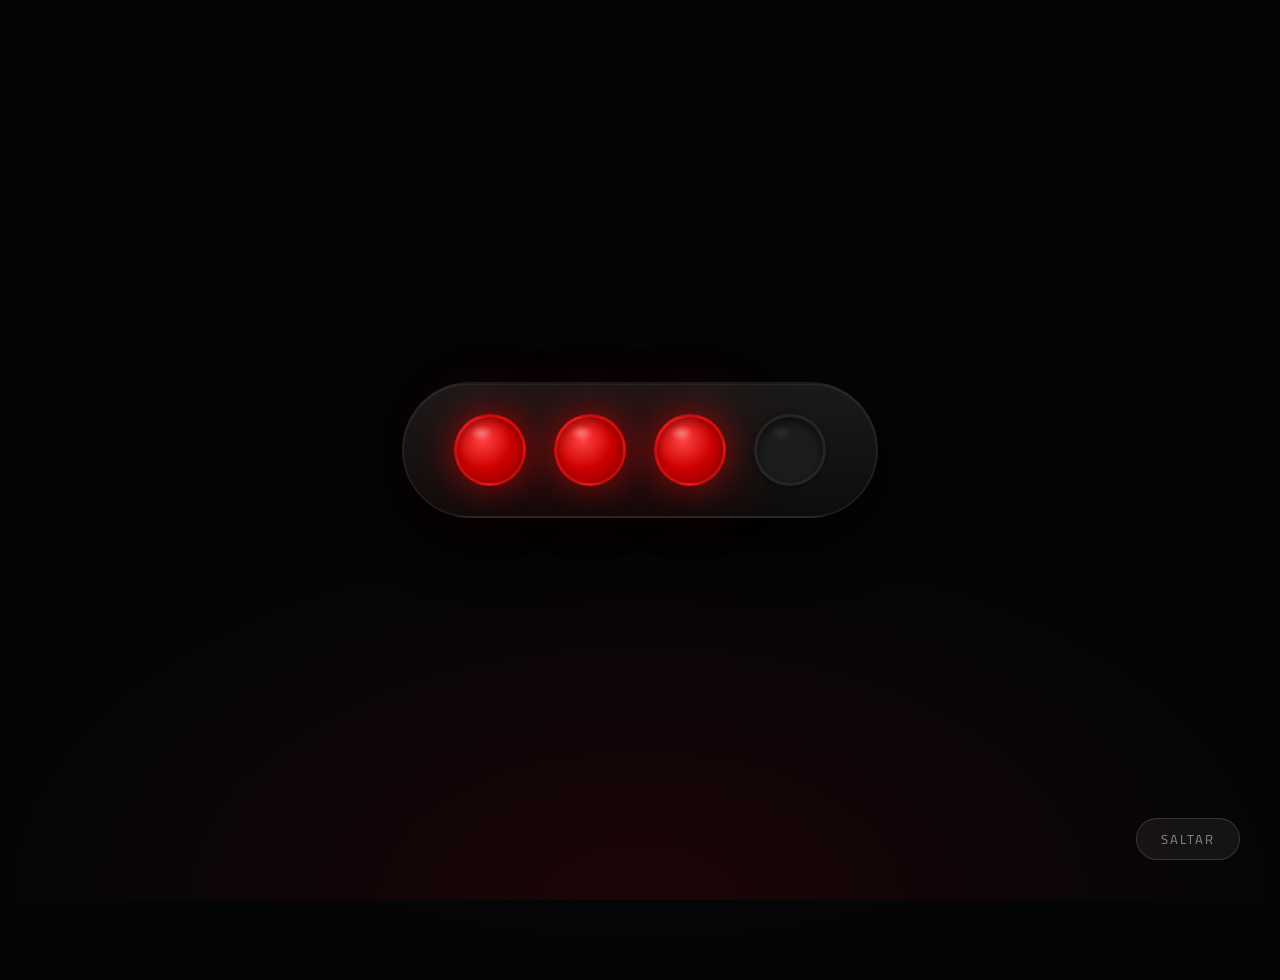
==== commit 391c0dda: "Se añadió nueva carpeta y archivos. Se cambío el inicio de la app y otra mejoras" ====
--- a/index.html
+++ b/index.html
@@ -9,14 +9,50 @@
     <meta charset="UTF-8">
     <meta name="viewport" content="width=device-width, initial-scale=1.0">
     <title>F1 Teams Layout</title>
-    <link rel="stylesheet" href="css/styles.css?v=2">
+    <link rel="stylesheet" href="css/styles.css?v=3">
+    <link rel="stylesheet" href="css/intro.css?v=1">
     <link rel="stylesheet" href="https://cdnjs.cloudflare.com/ajax/libs/font-awesome/6.0.0/css/all.min.css">
     <link rel="stylesheet" href="https://fonts.googleapis.com/css2?family=Titillium+Web:wght@400;600;700&display=swap">
+    <link rel="icon" type="image/svg+xml" href="images/bandera.svg">
+    <link rel="apple-touch-icon" href="images/bandera.svg">
 </head>
 
 <body>
+    <!-- ===== INTRO OVERLAY ===== -->
+    <div id="intro-overlay">
+        <div class="intro-particles">
+            <span style="left:10%; animation-duration:6s; animation-delay:0s;"></span>
+            <span style="left:25%; animation-duration:8s; animation-delay:1s;"></span>
+            <span style="left:40%; animation-duration:5s; animation-delay:0.5s;"></span>
+            <span style="left:55%; animation-duration:7s; animation-delay:2s;"></span>
+            <span style="left:70%; animation-duration:9s; animation-delay:0.3s;"></span>
+            <span style="left:85%; animation-duration:6s; animation-delay:1.5s;"></span>
+            <span style="left:15%; animation-duration:10s; animation-delay:0.8s;"></span>
+            <span style="left:60%; animation-duration:7s; animation-delay:2.5s;"></span>
+        </div>
+        <div class="intro-red-glow"></div>
+        <div class="semaphore">
+            <div class="semaphore-light"></div>
+            <div class="semaphore-light"></div>
+            <div class="semaphore-light"></div>
+            <div class="semaphore-light"></div>
+        </div>
+        <div class="flag-container">
+            <img src="images/bandera.svg" alt="F1 Flag">
+        </div>
+        <audio id="intro-audio" preload="auto" src="audio/inicio.mp3"></audio>
+        <button class="skip-intro-btn">SALTAR</button>
+    </div>
+
+    <!-- ===== BACKGROUND VIDEO ===== -->
+    <div id="bg-video-container">
+        <video id="bg-video" muted loop playsinline preload="auto">
+            <source src="videos/presentacion.mp4" type="video/mp4">
+        </video>
+    </div>
+
     <!-- Menú hamburguesa -->
-    <div class="menu-container">
+    <div class="menu-container hidden-during-intro">
         <div class="hamburger-menu">
             <div class="hamburger-icon" id="hamburger-btn">
                 <div class="bar"></div>
@@ -32,10 +68,12 @@
                 <a href="https://www.f1-tempo.com/" target="_blank" class="menu-btn">TELEMETRÍA</a>
                 <a href="https://simulador-f1.onrender.com/" class="menu-btn">SIMULADOR</a>
                 <a href="motores.html" class="menu-btn">MOTORES</a>
+                <a href="https://www.statsf1.com/es/default.aspx" target="_blank" class="menu-btn">ESTADÍSTICAS</a>
             </div>
         </div>
     </div>
 
+    <div class="main-content-wrapper">
     <div class="container">
         <!-- Red Bull -->
         <div class="team-section section-red-bull">
@@ -312,8 +350,10 @@
             </div>
         </div>
     </div>
-
-    <script src="js/script.js?v=2"></script>
+    </div> <!-- /main-content-wrapper -->
+
+    <script src="js/intro.js?v=1"></script>
+    <script src="js/script.js?v=3"></script>
 </body>
 
 </html>
--- a/css/intro.css
+++ b/css/intro.css
@@ -0,0 +1,337 @@
+/* ======================================================================== */
+/* ===== F1 INTRO SEQUENCE - PREMIUM CINEMATIC EXPERIENCE ===== */
+/* ======================================================================== */
+
+/* --- INTRO OVERLAY --- */
+#intro-overlay {
+    position: fixed;
+    top: 0;
+    left: 0;
+    width: 100vw;
+    height: 100vh;
+    background: #050507;
+    z-index: 9999;
+    display: flex;
+    flex-direction: column;
+    justify-content: center;
+    align-items: center;
+    transition: opacity 0.8s cubic-bezier(0.4, 0, 0.2, 1);
+}
+
+#intro-overlay.fade-out {
+    opacity: 0;
+    pointer-events: none;
+}
+
+/* --- SEMAPHORE --- */
+.semaphore {
+    display: flex;
+    gap: 28px;
+    align-items: center;
+    justify-content: center;
+    padding: 30px 50px;
+    background: linear-gradient(180deg, #1a1a1a 0%, #0d0d0d 100%);
+    border-radius: 80px;
+    border: 2px solid rgba(255, 255, 255, 0.06);
+    box-shadow:
+        0 20px 60px rgba(0, 0, 0, 0.8),
+        inset 0 1px 0 rgba(255, 255, 255, 0.05);
+    position: relative;
+    opacity: 0;
+    transform: scale(0.85);
+    transition: opacity 0.6s ease, transform 0.6s cubic-bezier(0.34, 1.56, 0.64, 1);
+}
+
+.semaphore.visible {
+    opacity: 1;
+    transform: scale(1);
+}
+
+.semaphore-light {
+    width: 72px;
+    height: 72px;
+    border-radius: 50%;
+    background: #1c1c1c;
+    border: 3px solid rgba(255, 255, 255, 0.04);
+    box-shadow:
+        inset 0 4px 10px rgba(0, 0, 0, 0.6),
+        0 2px 4px rgba(0, 0, 0, 0.4);
+    transition: all 0.15s ease;
+    position: relative;
+}
+
+.semaphore-light::after {
+    content: '';
+    position: absolute;
+    top: 12%;
+    left: 20%;
+    width: 35%;
+    height: 25%;
+    background: radial-gradient(ellipse, rgba(255,255,255,0.08) 0%, transparent 70%);
+    border-radius: 50%;
+}
+
+.semaphore-light.on {
+    background: radial-gradient(circle at 40% 35%, #ff4444 0%, #cc0000 50%, #8b0000 100%);
+    border-color: rgba(255, 50, 50, 0.3);
+    box-shadow:
+        inset 0 4px 10px rgba(0, 0, 0, 0.3),
+        0 0 30px rgba(255, 0, 0, 0.5),
+        0 0 80px rgba(255, 0, 0, 0.25),
+        0 0 120px rgba(255, 0, 0, 0.1);
+}
+
+.semaphore-light.on::after {
+    background: radial-gradient(ellipse, rgba(255,255,255,0.35) 0%, transparent 70%);
+}
+
+/* Lights-out flash: all lights turn off with green flash */
+.semaphore.lights-out .semaphore-light.on {
+    background: #1c1c1c;
+    border-color: rgba(255, 255, 255, 0.04);
+    box-shadow:
+        inset 0 4px 10px rgba(0, 0, 0, 0.6),
+        0 2px 4px rgba(0, 0, 0, 0.4);
+}
+
+/* --- FLAG REVEAL --- */
+.flag-container {
+    position: absolute;
+    top: 50%;
+    left: 50%;
+    transform: translate(-50%, -50%) scale(0);
+    opacity: 0;
+    transition: all 0.8s cubic-bezier(0.34, 1.56, 0.64, 1);
+    z-index: 2;
+}
+
+.flag-container.visible {
+    opacity: 1;
+    transform: translate(-50%, -50%) scale(1);
+}
+
+.flag-container img {
+    width: 180px;
+    height: 180px;
+    filter: drop-shadow(0 0 40px rgba(255, 255, 255, 0.3))
+            drop-shadow(0 0 80px rgba(225, 6, 0, 0.2));
+    animation: flagPulse 2s ease-in-out infinite;
+}
+
+@keyframes flagPulse {
+    0%, 100% {
+        filter: drop-shadow(0 0 40px rgba(255, 255, 255, 0.3))
+                drop-shadow(0 0 80px rgba(225, 6, 0, 0.2));
+        transform: scale(1);
+    }
+    50% {
+        filter: drop-shadow(0 0 60px rgba(255, 255, 255, 0.5))
+                drop-shadow(0 0 120px rgba(225, 6, 0, 0.4));
+        transform: scale(1.05);
+    }
+}
+
+/* --- AMBIENT PARTICLES --- */
+.intro-particles {
+    position: absolute;
+    width: 100%;
+    height: 100%;
+    top: 0;
+    left: 0;
+    overflow: hidden;
+    pointer-events: none;
+    z-index: 0;
+}
+
+.intro-particles span {
+    position: absolute;
+    display: block;
+    width: 4px;
+    height: 4px;
+    background: rgba(255, 255, 255, 0.6);
+    border-radius: 50%;
+    box-shadow:
+        0 0 6px 2px rgba(255, 255, 255, 0.4),
+        0 0 15px 4px rgba(225, 6, 0, 0.2);
+    animation: particleDrift linear infinite;
+    animation-play-state: paused;
+    opacity: 0;
+}
+
+/* Particles only launch after lights-out */
+.intro-particles.launched span {
+    animation-play-state: running;
+}
+
+/* Trail effect — elongated glow behind each particle */
+.intro-particles span::after {
+    content: '';
+    position: absolute;
+    top: 100%;
+    left: 50%;
+    transform: translateX(-50%);
+    width: 2px;
+    height: 20px;
+    background: linear-gradient(to bottom, rgba(255, 255, 255, 0.35), transparent);
+    border-radius: 50%;
+}
+
+@keyframes particleDrift {
+    0% { transform: translateY(100vh); opacity: 0; }
+    8% { opacity: 0.9; }
+    50% { opacity: 1; }
+    85% { opacity: 0.7; }
+    100% { transform: translateY(-10vh); opacity: 0; }
+}
+
+/* --- BACKGROUND VIDEO LAYER --- */
+#bg-video-container {
+    position: fixed;
+    top: 0;
+    left: 0;
+    width: 100vw;
+    height: 100vh;
+    z-index: -1;
+    overflow: hidden;
+    opacity: 0;
+    transition: opacity 1.2s ease;
+}
+
+#bg-video-container.visible {
+    opacity: 1;
+}
+
+#bg-video {
+    width: 100%;
+    height: 100%;
+    object-fit: cover;
+    filter: brightness(0.35) saturate(1.2);
+}
+
+/* Dark gradient overlay on top of video for readability */
+#bg-video-container::after {
+    content: '';
+    position: absolute;
+    top: 0;
+    left: 0;
+    width: 100%;
+    height: 100%;
+    background:
+        linear-gradient(180deg,
+            rgba(5, 5, 7, 0.7) 0%,
+            rgba(5, 5, 7, 0.3) 30%,
+            rgba(5, 5, 7, 0.3) 70%,
+            rgba(5, 5, 7, 0.8) 100%
+        );
+    pointer-events: none;
+}
+
+/* --- MAIN CONTENT TRANSITION --- */
+.main-content-wrapper {
+    opacity: 0;
+    transform: translateY(20px);
+    transition: opacity 0.8s ease 0.2s, transform 0.8s ease 0.2s;
+}
+
+.main-content-wrapper.visible {
+    opacity: 1;
+    transform: translateY(0);
+}
+
+/* Hide menu during intro */
+.menu-container.hidden-during-intro {
+    opacity: 0;
+    pointer-events: none;
+    transition: opacity 0.5s ease;
+}
+
+.menu-container.visible-after-intro {
+    opacity: 1;
+    pointer-events: auto;
+    transition: opacity 0.5s ease 0.3s;
+}
+
+/* --- RED GLOW AMBIENT during lights --- */
+.intro-red-glow {
+    position: absolute;
+    bottom: 0;
+    left: 0;
+    width: 100%;
+    height: 40%;
+    background: radial-gradient(ellipse at center bottom, rgba(200, 0, 0, 0) 0%, transparent 70%);
+    pointer-events: none;
+    transition: all 0.3s ease;
+    z-index: 0;
+}
+
+.intro-red-glow.active {
+    background: radial-gradient(ellipse at center bottom, rgba(200, 0, 0, 0.12) 0%, transparent 70%);
+}
+
+/* --- RESPONSIVE --- */
+@media (max-width: 768px) {
+    .semaphore {
+        gap: 16px;
+        padding: 20px 30px;
+        border-radius: 60px;
+    }
+
+    .semaphore-light {
+        width: 50px;
+        height: 50px;
+    }
+
+    .flag-container img {
+        width: 120px;
+        height: 120px;
+    }
+}
+
+@media (max-width: 480px) {
+    .semaphore {
+        gap: 12px;
+        padding: 16px 24px;
+        border-radius: 50px;
+    }
+
+    .semaphore-light {
+        width: 40px;
+        height: 40px;
+    }
+
+    .flag-container img {
+        width: 90px;
+        height: 90px;
+    }
+}
+
+/* --- SKIP BUTTON --- */
+.skip-intro-btn {
+    position: absolute;
+    bottom: 40px;
+    right: 40px;
+    padding: 10px 24px;
+    background: rgba(255, 255, 255, 0.06);
+    border: 1px solid rgba(255, 255, 255, 0.15);
+    color: rgba(255, 255, 255, 0.5);
+    font-family: 'Titillium Web', sans-serif;
+    font-size: 0.8rem;
+    letter-spacing: 2px;
+    text-transform: uppercase;
+    border-radius: 30px;
+    cursor: pointer;
+    transition: all 0.3s ease;
+    z-index: 10;
+    opacity: 0;
+    animation: fadeInSkip 1s ease 2s forwards;
+}
+
+.skip-intro-btn:hover {
+    background: rgba(255, 255, 255, 0.12);
+    color: rgba(255, 255, 255, 0.8);
+    border-color: rgba(255, 255, 255, 0.3);
+}
+
+@keyframes fadeInSkip {
+    to { opacity: 1; }
+}
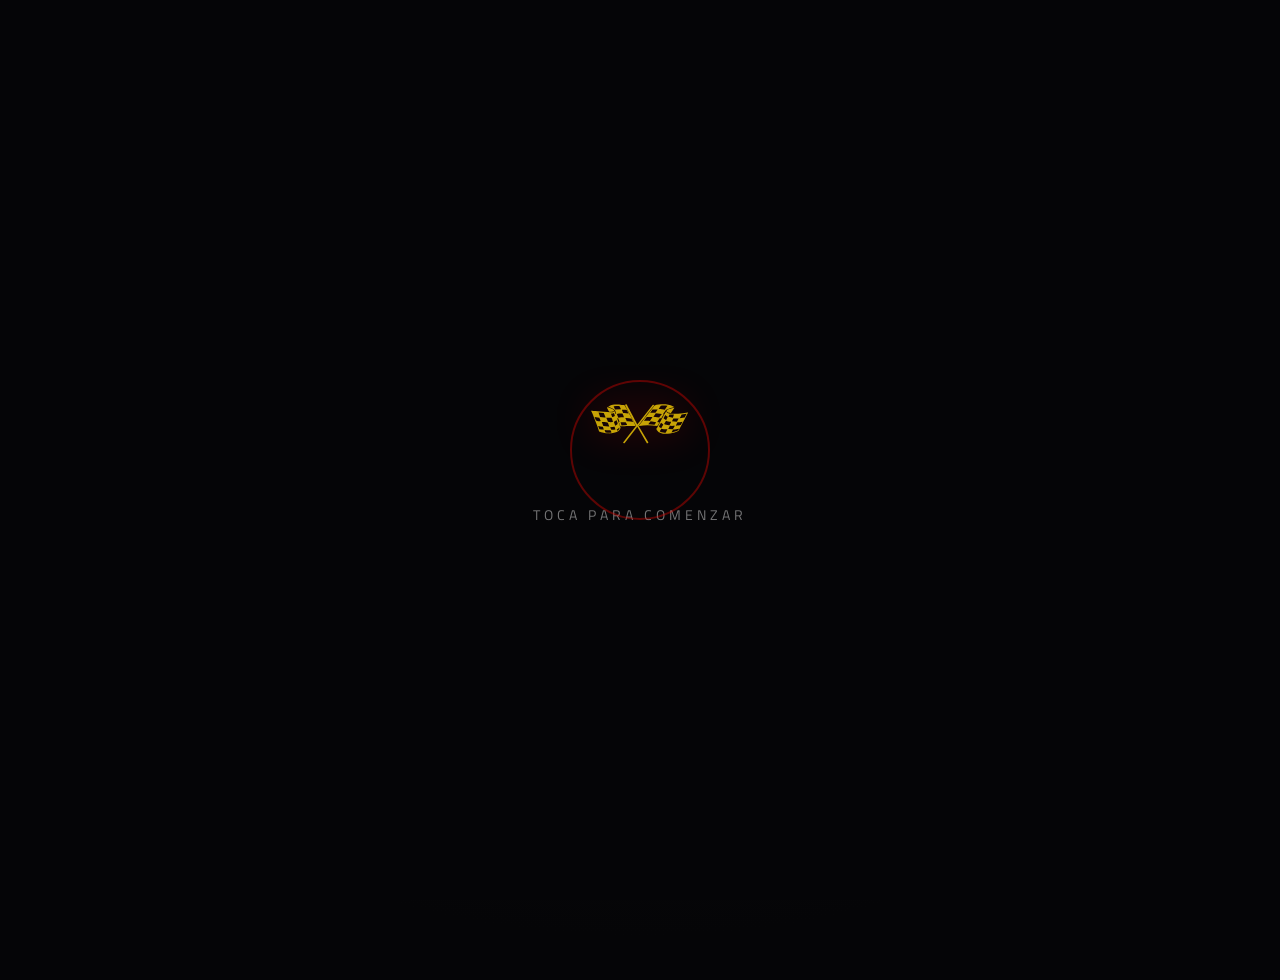
==== commit c6318bc3: "Se añadieron cambios a la intro" ====
--- a/index.html
+++ b/index.html
@@ -36,6 +36,7 @@
             <div class="semaphore-light"></div>
             <div class="semaphore-light"></div>
             <div class="semaphore-light"></div>
+            <div class="semaphore-light"></div>
         </div>
         <div class="flag-container">
             <img src="images/bandera.svg" alt="F1 Flag">
--- a/css/intro.css
+++ b/css/intro.css
@@ -335,3 +335,77 @@
 @keyframes fadeInSkip {
     to { opacity: 1; }
 }
+
+/* ─────────────────────────────────────────────────────────────── */
+/* TAP TO START SCREEN — agregar al final de intro.css            */
+/* ─────────────────────────────────────────────────────────────── */
+
+#tap-to-start {
+    position: absolute;
+    inset: 0;
+    display: flex;
+    align-items: center;
+    justify-content: center;
+    z-index: 20;
+    cursor: pointer;
+    background: #050507;
+    transition: opacity 0.4s ease;
+}
+
+#tap-to-start.fade-out {
+    opacity: 0;
+    pointer-events: none;
+}
+
+.tap-content {
+    display: flex;
+    flex-direction: column;
+    align-items: center;
+    gap: 24px;
+    position: relative;
+}
+
+.tap-logo img {
+    width: 100px;
+    height: 100px;
+    filter: drop-shadow(0 0 20px rgba(225, 6, 0, 0.4));
+    animation: tapLogoFloat 3s ease-in-out infinite;
+}
+
+@keyframes tapLogoFloat {
+    0%, 100% { transform: translateY(0); }
+    50%       { transform: translateY(-8px); }
+}
+
+.tap-pulse-ring {
+    position: absolute;
+    top: 50%;
+    left: 50%;
+    transform: translate(-50%, -50%);
+    width: 140px;
+    height: 140px;
+    border-radius: 50%;
+    border: 2px solid rgba(225, 6, 0, 0.4);
+    animation: tapPulse 1.8s ease-out infinite;
+    pointer-events: none;
+}
+
+@keyframes tapPulse {
+    0%   { transform: translate(-50%, -50%) scale(0.8); opacity: 0.8; }
+    100% { transform: translate(-50%, -50%) scale(1.8); opacity: 0; }
+}
+
+.tap-label {
+    font-family: 'Titillium Web', sans-serif;
+    font-size: 0.85rem;
+    letter-spacing: 4px;
+    color: rgba(255, 255, 255, 0.45);
+    text-transform: uppercase;
+    margin: 0;
+    animation: tapLabelBlink 2s ease-in-out infinite;
+}
+
+@keyframes tapLabelBlink {
+    0%, 100% { opacity: 0.45; }
+    50%       { opacity: 0.9; }
+}
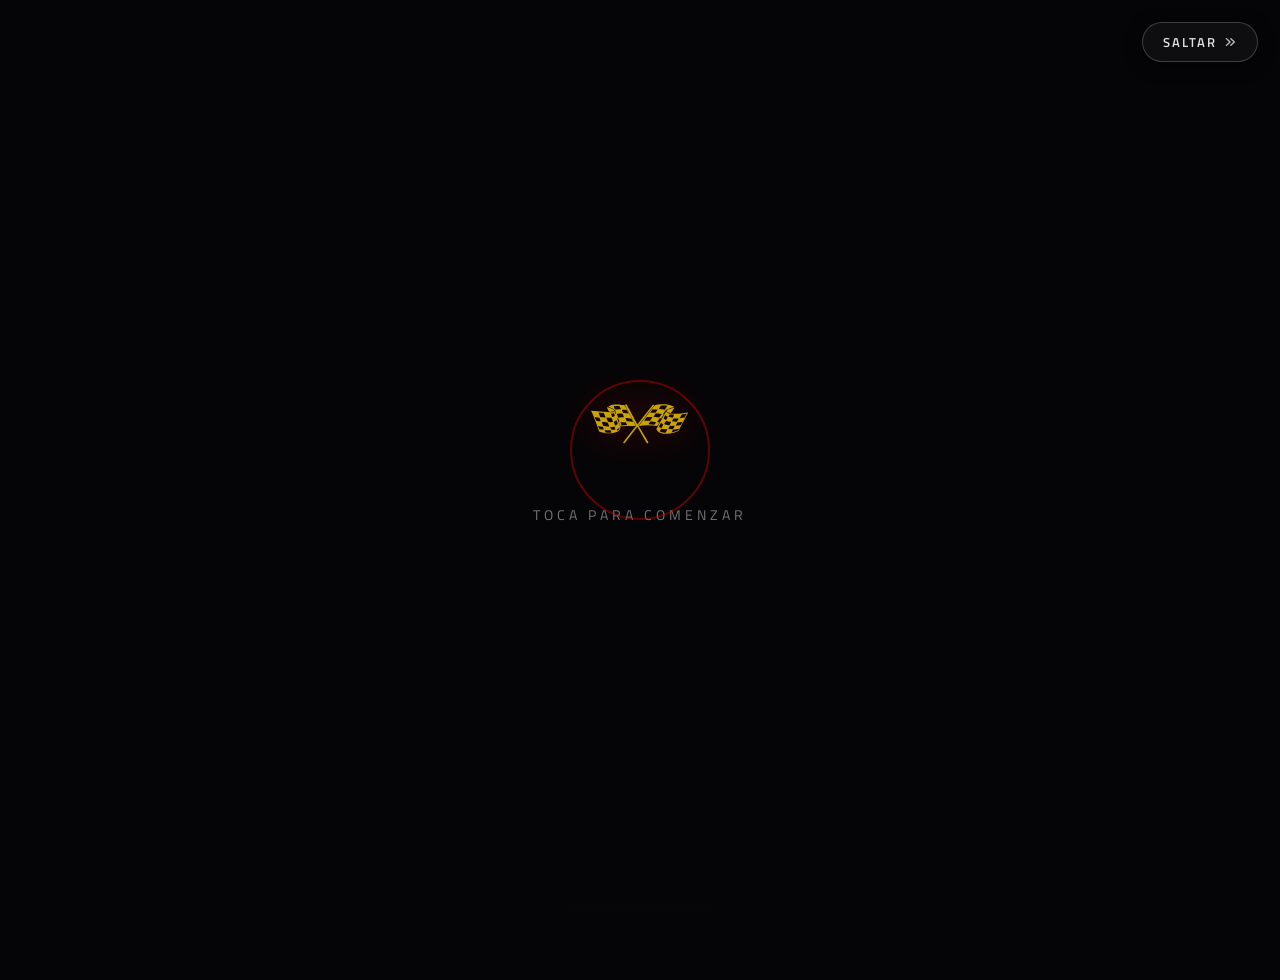
==== commit bdba28aa: "fix: intro" ====
--- a/index.html
+++ b/index.html
@@ -7,10 +7,10 @@
     <meta http-equiv="Pragma" content="no-cache">
     <meta http-equiv="Expires" content="0">
     <meta charset="UTF-8">
-    <meta name="viewport" content="width=device-width, initial-scale=1.0">
+    <meta name="viewport" content="width=device-width, initial-scale=1.0, viewport-fit=cover">
     <title>F1 Teams Layout</title>
     <link rel="stylesheet" href="css/styles.css?v=3">
-    <link rel="stylesheet" href="css/intro.css?v=1">
+    <link rel="stylesheet" href="css/intro.css?v=2">
     <link rel="stylesheet" href="https://cdnjs.cloudflare.com/ajax/libs/font-awesome/6.0.0/css/all.min.css">
     <link rel="stylesheet" href="https://fonts.googleapis.com/css2?family=Titillium+Web:wght@400;600;700&display=swap">
     <link rel="icon" type="image/svg+xml" href="images/bandera.svg">
@@ -42,7 +42,10 @@
             <img src="images/bandera.svg" alt="F1 Flag">
         </div>
         <audio id="intro-audio" preload="auto" src="audio/inicio.mp3"></audio>
-        <button class="skip-intro-btn">SALTAR</button>
+        <button class="skip-intro-btn" id="skip-intro-btn" aria-label="Saltar introducción">
+            <span>SALTAR</span>
+            <i class="fa-solid fa-angles-right" aria-hidden="true"></i>
+        </button>
     </div>
 
     <!-- ===== BACKGROUND VIDEO ===== -->
@@ -353,7 +356,7 @@
     </div>
     </div> <!-- /main-content-wrapper -->
 
-    <script src="js/intro.js?v=1"></script>
+    <script src="js/intro.js?v=2"></script>
     <script src="js/script.js?v=3"></script>
 </body>
 
--- a/css/intro.css
+++ b/css/intro.css
@@ -305,31 +305,74 @@
     }
 }
 
-/* --- SKIP BUTTON --- */
+/* --- SKIP BUTTON (Mobile-First Top-Right) --- */
 .skip-intro-btn {
     position: absolute;
-    bottom: 40px;
-    right: 40px;
-    padding: 10px 24px;
-    background: rgba(255, 255, 255, 0.06);
-    border: 1px solid rgba(255, 255, 255, 0.15);
-    color: rgba(255, 255, 255, 0.5);
+    top: calc(22px + env(safe-area-inset-top, 0px));
+    right: calc(22px + env(safe-area-inset-right, 0px));
+    bottom: auto;
+    left: auto;
+    display: inline-flex;
+    align-items: center;
+    justify-content: center;
+    gap: 8px;
+    padding: 9px 20px;
+    min-height: 40px;
+    background: rgba(18, 18, 22, 0.75);
+    backdrop-filter: blur(12px);
+    -webkit-backdrop-filter: blur(12px);
+    border: 1px solid rgba(255, 255, 255, 0.2);
+    color: rgba(255, 255, 255, 0.88);
     font-family: 'Titillium Web', sans-serif;
-    font-size: 0.8rem;
+    font-size: 0.82rem;
+    font-weight: 600;
     letter-spacing: 2px;
     text-transform: uppercase;
-    border-radius: 30px;
+    border-radius: 999px;
     cursor: pointer;
-    transition: all 0.3s ease;
-    z-index: 10;
-    opacity: 0;
-    animation: fadeInSkip 1s ease 2s forwards;
+    transition: all 0.25s cubic-bezier(0.4, 0, 0.2, 1);
+    z-index: 50;
+    opacity: 0;
+    animation: fadeInSkip 0.5s ease 0.4s forwards;
+    user-select: none;
+    -webkit-tap-highlight-color: transparent;
+    box-shadow: 0 4px 16px rgba(0, 0, 0, 0.5);
+}
+
+.skip-intro-btn i {
+    font-size: 0.72rem;
+    transition: transform 0.2s ease;
+    opacity: 0.8;
 }
 
 .skip-intro-btn:hover {
-    background: rgba(255, 255, 255, 0.12);
-    color: rgba(255, 255, 255, 0.8);
-    border-color: rgba(255, 255, 255, 0.3);
+    background: rgba(225, 6, 0, 0.25);
+    border-color: rgba(225, 6, 0, 0.6);
+    color: #ffffff;
+    box-shadow: 0 0 20px rgba(225, 6, 0, 0.35), 0 4px 20px rgba(0, 0, 0, 0.6);
+    transform: translateY(-1px);
+}
+
+.skip-intro-btn:hover i {
+    transform: translateX(2px);
+    opacity: 1;
+}
+
+.skip-intro-btn:active {
+    transform: scale(0.96);
+    background: rgba(225, 6, 0, 0.35);
+}
+
+@media (max-width: 768px) {
+    .skip-intro-btn {
+        top: calc(16px + env(safe-area-inset-top, 0px));
+        right: calc(16px + env(safe-area-inset-right, 0px));
+        padding: 8px 16px;
+        min-height: 38px;
+        font-size: 0.74rem;
+        letter-spacing: 1.5px;
+        gap: 6px;
+    }
 }
 
 @keyframes fadeInSkip {
